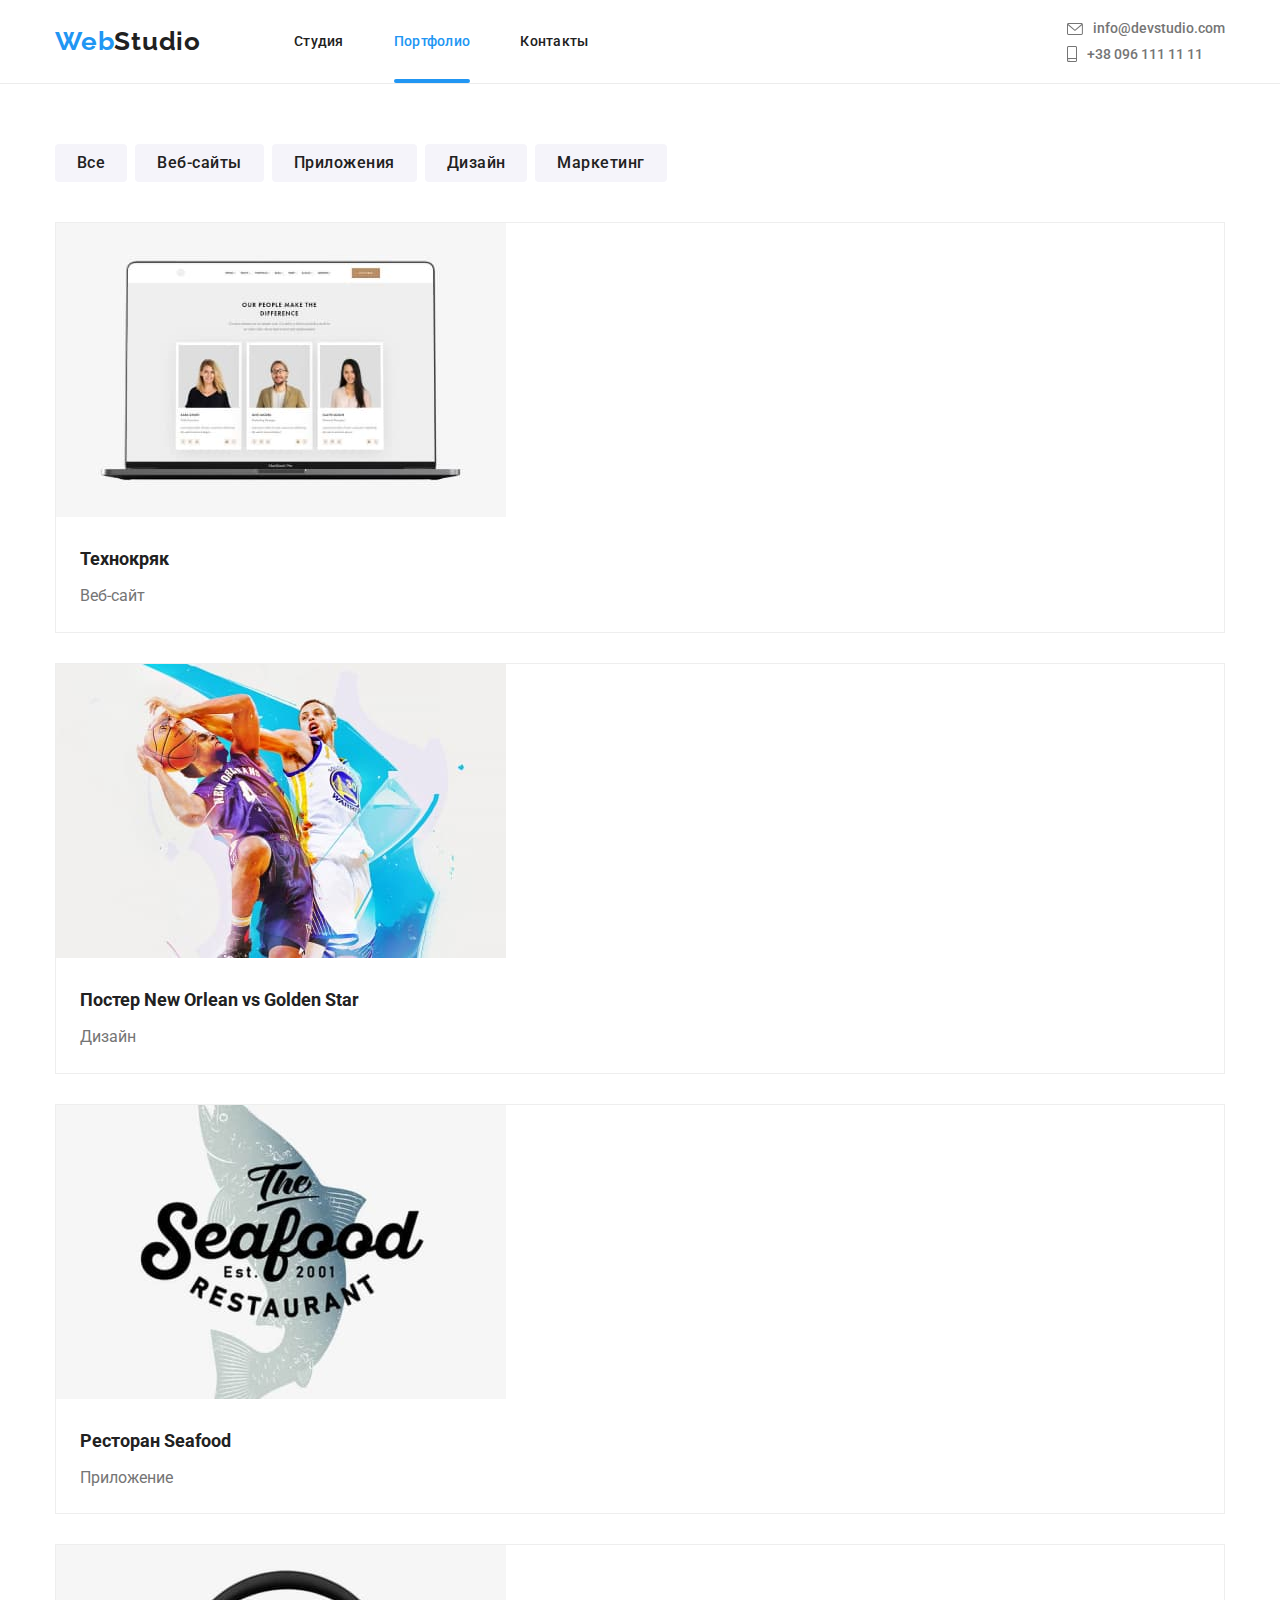
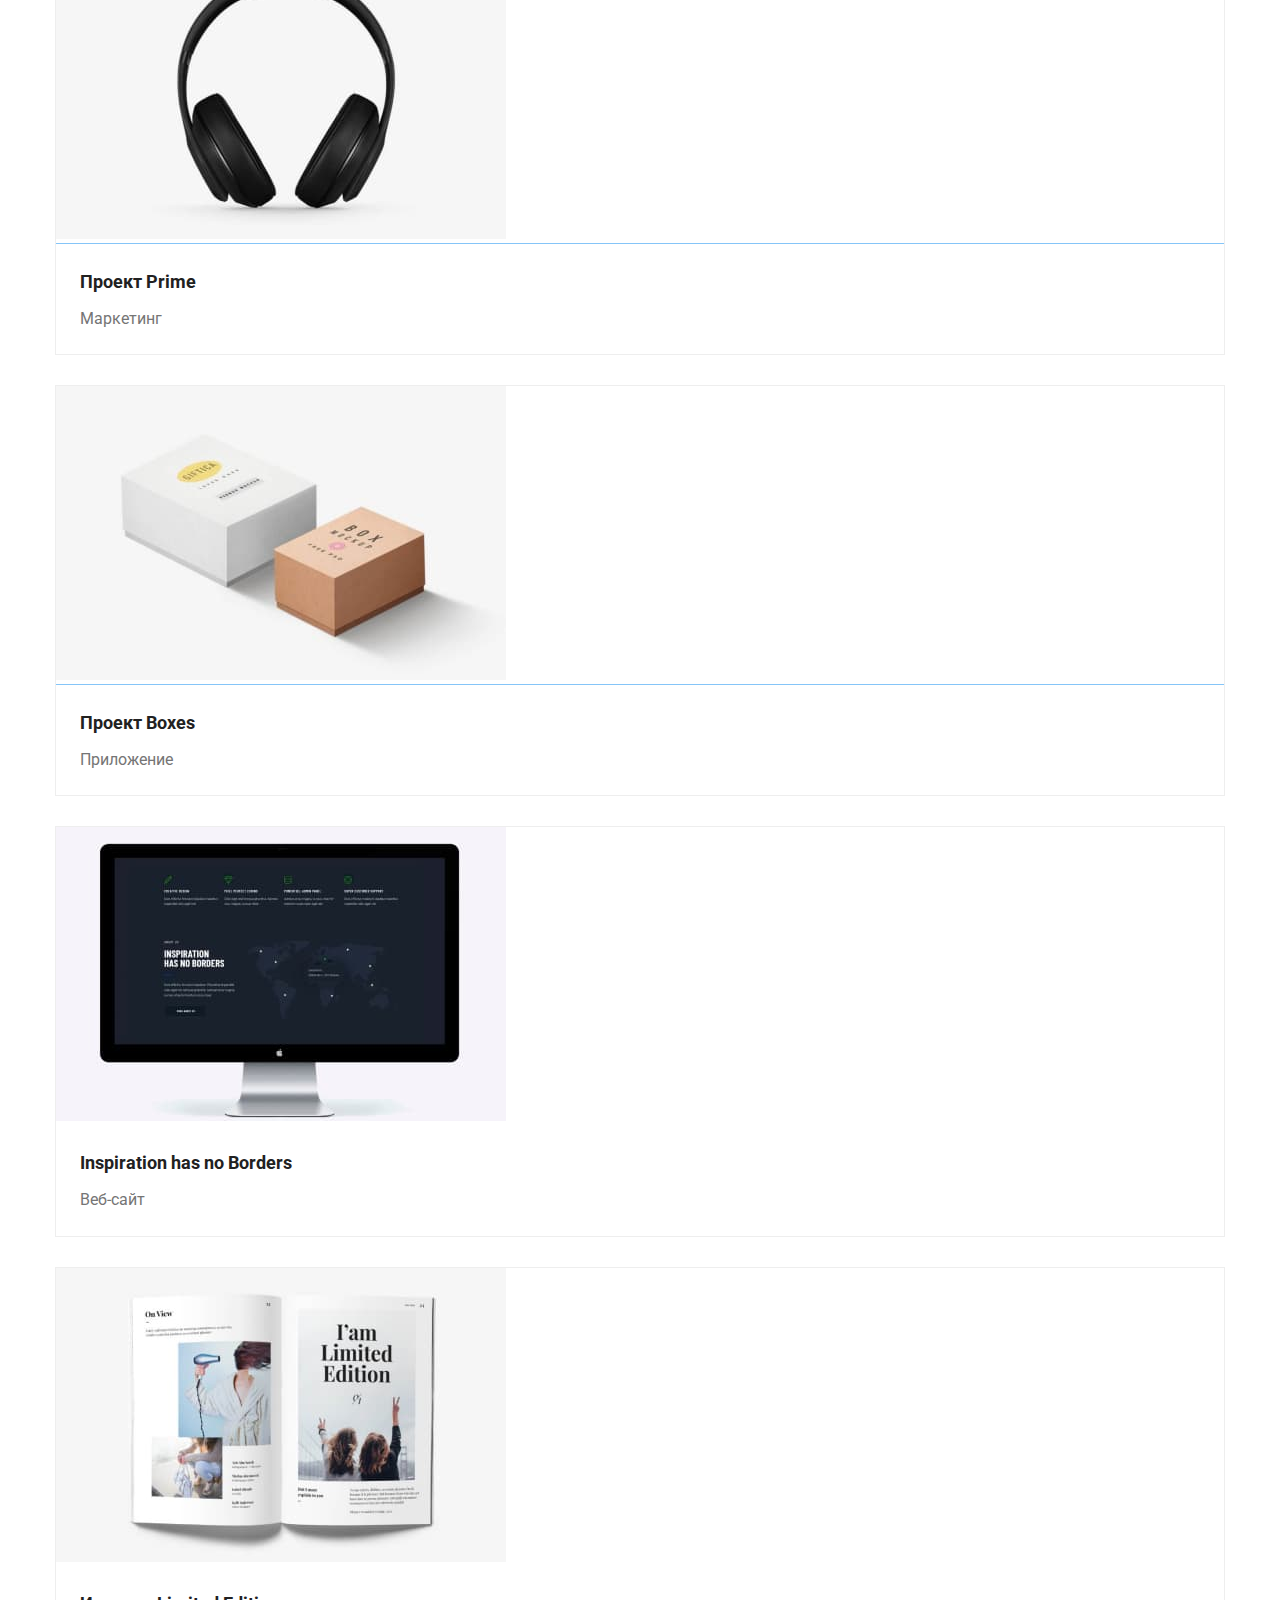
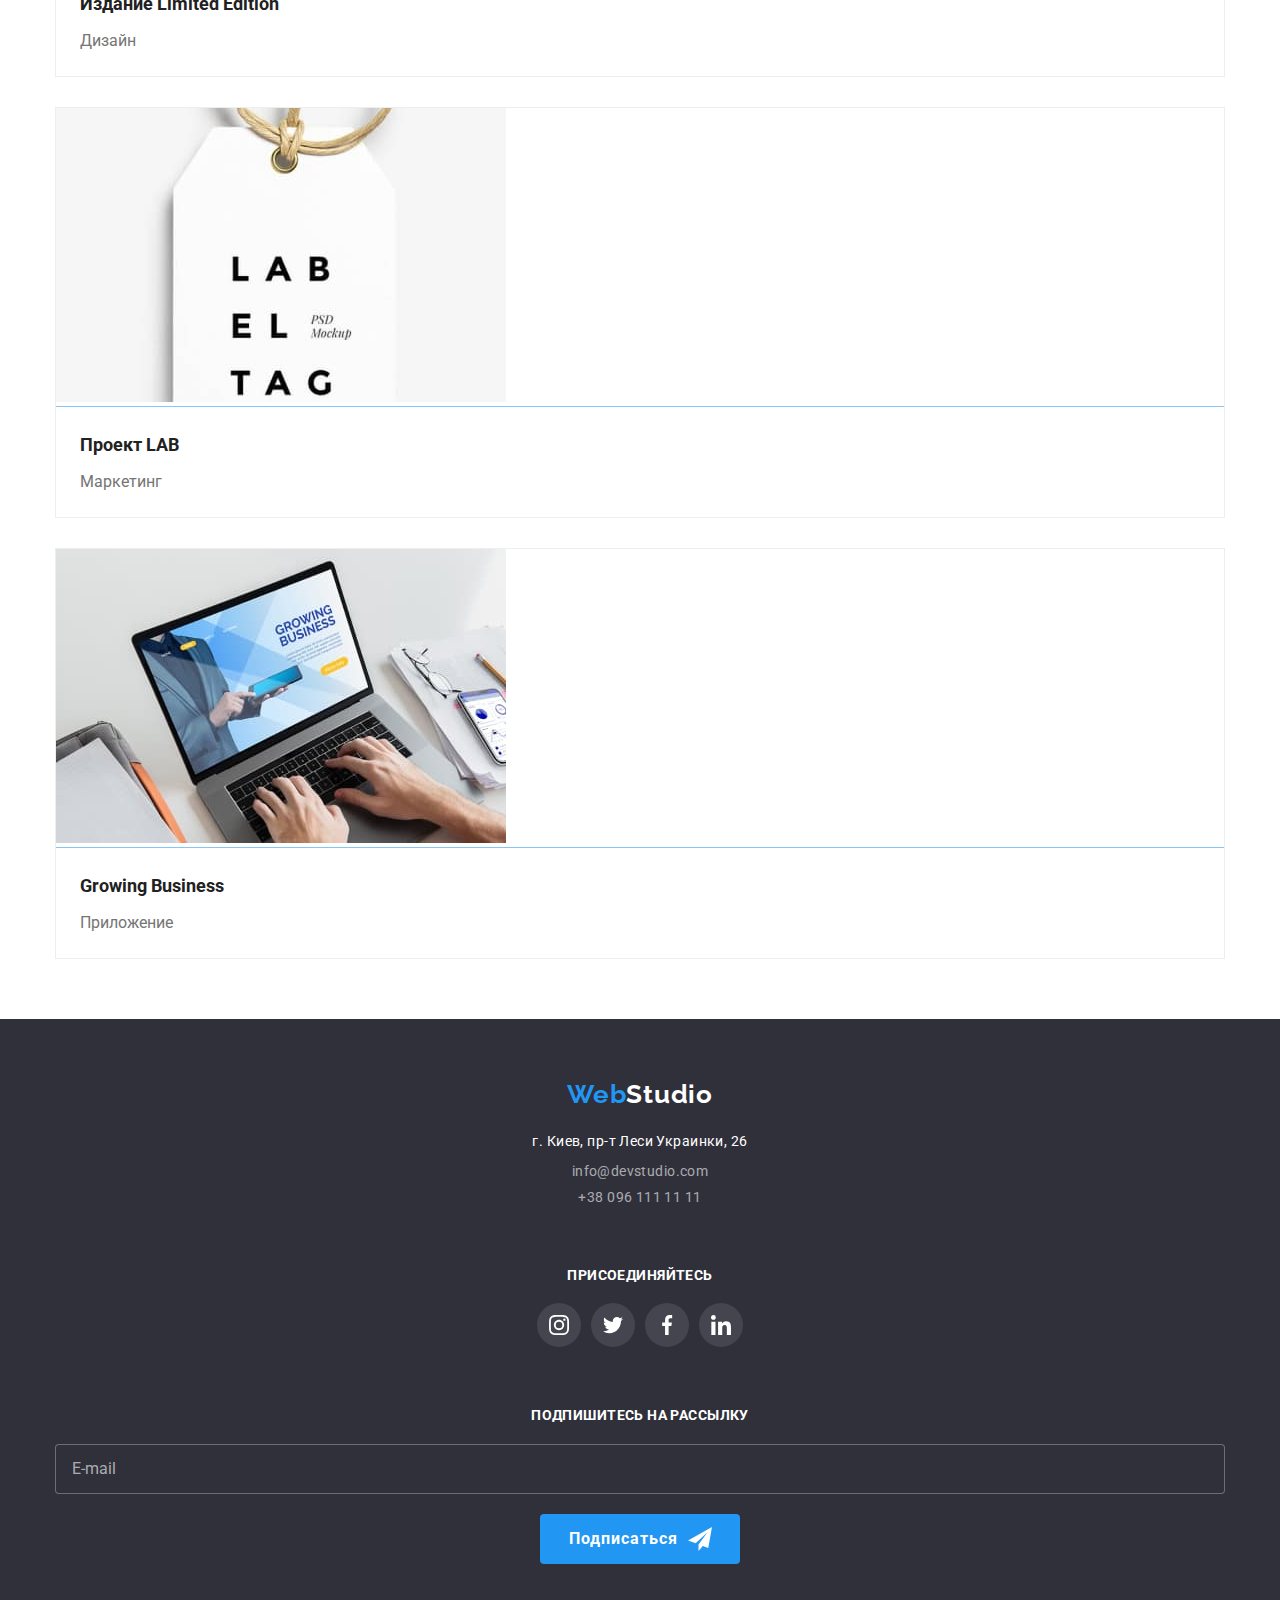
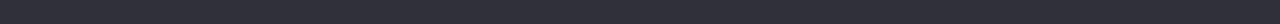
==== portfolio.html @ 89019bcf "Добавляет верстку под мобильный" ====
<!DOCTYPE html>
<html lang="en">
<head>
    <meta charset="UTF-8">
    <meta name="viewport" content="width=device-width, initial-scale=1.0">
    <title>Portfolio</title>
        <link rel="preconnect" href="https://fonts.gstatic.com">
        <link
            href="https://fonts.googleapis.com/css2?family=Montserrat:wght@400;700&family=Raleway:wght@700&family=Roboto:wght@400;500;700;900&display=swap"
            rel="stylesheet">
        <link rel="stylesheet" href="./css/main.min.css">

</head>
<body>
    <header class="page-header">
        <div class="container container--small">
            <div class="page-header__container">
                <nav class="nav">
                    <a href="./index.html" class="logo"> <span class="logo__name">Web</span>Studio</a>
                    <ul class="nav__list">
                        <li class="nav__item"><a href="./index.html" class="nav__link">Студия</a></li>
                        <li class="nav__item"><a href="./portfolio.html" class="nav__link  nav__link--active">Портфолио</a></li>
                        <li class="nav__item"><a href="#" class="nav__link">Контакты</a></li>
                    </ul>
                </nav>
                <ul class="head-contacts">
                    <li class="head-contacts__item"><a href="mailto:info@devstudio.com" class="head-contacts__link"><svg
                                class="head-contacts__icon" width="16px" height="12px">
                                <use href="./images/symbol-defs.svg#icon-envelope"></use>
                            </svg>info@devstudio.com</a></li>
                    <li class="head-contacts__item"><a href="tel:+380961111111" class="head-contacts__link"> <svg
                                class="head-contacts__icon" width="10px" height="16px">
                                <use href="./images/symbol-defs.svg#icon-smartphone"></use>
                            </svg> +38 096 111 11 11</a></li>
                </ul>
            </div>
        </div>
    </header>
    <main>
        <section class="container">
            <h1 class="visually-hidden">Наши проекты</h1>
            <ul class="filters-list">
                <li class="filters-list__item"><button class="filters-list__btn">Все</button></li>
                <li class="filters-list__item"><button class="filters-list__btn">Веб-сайты</button></li>
                <li class="filters-list__item"><button class="filters-list__btn">Приложения</button></li>
                <li class="filters-list__item"><button class="filters-list__btn">Дизайн</button></li>
                <li class="filters-list__item"><button class="filters-list__btn">Маркетинг</button></li>
            </ul>
            <ul class="projects">
                <li class="projects__item">
                    <a  class="projects__link" href="#">
                    <div class="product-thumb">
                        <img srcset="./images/tehnokryak.jpg 1x, ./images/tehnokryakx2.jpg 2x" src="./images/tehnokryak.jpg" alt="technokryak" >
                        <div class="product-thumb__overlay">
                        <p class="product-thumb__description">Технокряк это современная площадка распространения коронавируса. Компании используют эту платформу для цифрового шпионажа и атак на защищённые сервера конкурентов.</p>
                        </div>
                    </div>                   
                    <h2 class="projects__name">Технокряк</h2>
                    <p class="projects__description">Веб-сайт</p>
                    </a>
                </li>
                <li class="projects__item">
                    <a class="projects__link" href="#">
                    <div class="product-thumb">
                        <img srcset="./images/poster.jpg 1x, ./images/posterx2.jpg 2x" src="./images/poster.jpg" alt="technokryak" >
                        <div class="product-thumb__overlay">
                            <p class="product-thumb__description">Технокряк это современная площадка распространения коронавируса. Компании используют эту
                                платформу для цифрового шпионажа и атак на защищённые сервера конкурентов.</p>
                        </div>
                    </div>
                    <h2 class="projects__name">Постер New Orlean vs Golden Star</h2>
                    <p class="projects__description">Дизайн</p>
                    </a>
                </li>
                <li class="projects__item">
                    <a class="projects__link" href="#">
                    <div class="product-thumb">
                        <img srcset="./images/seafood.jpg 1x, ./images/seafoodx2.jpg 2x" src="./images/seafood.jpg" alt="technokryak" >
                        <div class="product-thumb__overlay">
                            <p class="product-thumb__description">Технокряк это современная площадка распространения коронавируса. Компании используют эту
                                платформу для цифрового шпионажа и атак на защищённые сервера конкурентов.</p>
                        </div>
                    </div>
                    <h2 class="projects__name">Ресторан Seafood</h2>
                    <p class="projects__description">Приложение</p>
                    </a>
                </li>
                <li class="projects__item">
                    <a class="projects__link" href="#">
                    <div class="product-thumb">
                        <img srcset="./images/prime.jpg 1x, ./images/primex2.jpg 2x" src="./images/prime.jpg" alt="technokryak" >
                        <div class="product-thumb__overlay">
                            <p class="product-thumb__description">Технокряк это современная площадка распространения коронавируса. Компании используют эту
                                платформу для цифрового шпионажа и атак на защищённые сервера конкурентов.</p>
                        </div>
                    </div>
                    <h2 class="projects__name">Проект Prime</h2>
                    <p class="projects__description">Маркетинг</p>
                    </a>
                </li>
                <li class="projects__item">
                    <a class="projects__link" href="#">
                    <div class="product-thumb">
                        <img srcset="./images/boxes.jpg 1x, ./images/boxesx2.jpg 2x" src="./images/boxes.jpg" alt="technokryak" >
                        <div class="product-thumb__overlay">
                            <p class="product-thumb__description">Технокряк это современная площадка распространения коронавируса. Компании используют эту
                                платформу для цифрового шпионажа и атак на защищённые сервера конкурентов.</p>
                        </div>
                    </div>
                    <h2 class="projects__name">Проект Boxes</h2>
                    <p class="projects__description">Приложение</p>
                    </a>
                </li>
                <li class="projects__item">
                    <a class="projects__link" href="#">
                    <div class="product-thumb">
                        <img srcset="./images/borders.jpg 1x, ./images/bordersx2.jpg 2x" src="./images/borders.jpg" alt="technokryak" >
                        <div class="product-thumb__overlay">
                            <p class="product-thumb__description">Технокряк это современная площадка распространения коронавируса. Компании используют эту
                                платформу для цифрового шпионажа и атак на защищённые сервера конкурентов.</p>
                        </div>
                    </div>
                    <h2 class="projects__name">Inspiration has no Borders</h2>
                    <p class="projects__description">Веб-сайт</p>
                    </a>
                </li>
                <li class="projects__item">
                    <a class="projects__link" href="#">
                    <div class="product-thumb">
                        <img srcset="./images/book.jpg 1x, ./images/bookx2.jpg 2x" src="./images/book.jpg" alt="technokryak" >
                        <div class="product-thumb__overlay">
                            <p class="product-thumb__description">Технокряк это современная площадка распространения коронавируса. Компании используют эту
                                платформу для цифрового шпионажа и атак на защищённые сервера конкурентов.</p>
                        </div>
                    </div>
                    <h2 class="projects__name">Издание Limited Edition</h2>
                    <p class="projects__description">Дизайн</p>
                    </a>
                </li>
                <li class="projects__item">
                    <a class="projects__link" href="#">
                    <div class="product-thumb">
                        <img srcset="./images/lab.jpg 1x, ./images/labx2.jpg 2x" src="./images/lab.jpg" alt="technokryak" >
                        <div class="product-thumb__overlay">
                            <p class="product-thumb__description">Технокряк это современная площадка распространения коронавируса. Компании используют эту
                                платформу для цифрового шпионажа и атак на защищённые сервера конкурентов.</p>
                        </div>
                    </div>
                    <h2 class="projects__name">Проект LAB</h2>
                    <p class="projects__description">Маркетинг</p>
                    </a>
                </li>
                <li class="projects__item">
                    <a class="projects__link" href="#">
                    <div class="product-thumb">
                        <img srcset="./images/business.jpg 1x, ./images/businessx2.jpg 2x" src="./images/business.jpg" alt="technokryak" >
                        <div class="product-thumb__overlay">
                            <p class="product-thumb__description">Технокряк это современная площадка распространения коронавируса. Компании используют эту
                                платформу для цифрового шпионажа и атак на защищённые сервера конкурентов.</p>
                        </div>
                    </div>
                    <h2 class="projects__name">Growing Business</h2>
                    <p class="projects__description">Приложение</p>
                    </a>
                </li>
            </ul>
        </section>
    </main>

    <footer class="footer">
        <div class="container container--small">
            <div class="footer-container">
                <div class="adress-container">
                    <a href="./index.html" class="logo logo--white"> <span class="logo__name">Web</span>Studio</a>
                    <address class="address">
                        <p class="address__text">г. Киев, пр-т Леси Украинки, 26</p>
                        <ul class="adress__list">
                            <li class="adress__item"><a href="mailto:info@devstudio.com"
                                    class="address__contacts">info@devstudio.com</a></li>
                            <li class="adress__item"><a href="tel:+380961111111" class="address__contacts">+38 096 111 11 11</a>
                            </li>
                        </ul>
                    </address>
                </div>
                <div class="social">
                    <h2 class="social__name">ПРИСОЕДИНЯЙТЕСЬ</h2>
                    <ul class="social__list">
                        <li class="social__item"><a href="#" class="social__link"><svg class="social__icon" width="20px"
                                    height="20px">
                                    <use href="./images/symbol-defs.svg#icon-instagram"></use>
                                </svg></a></li>
                        <li class="social__item"><a href="#" class="social__link"><svg class="social__icon" width="20px"
                                    height="20px">
                                    <use href="./images/symbol-defs.svg#icon-twitter"></use>
                                </svg></a></li>
                        <li class="social__item"><a href="#" class="social__link"><svg class="social__icon" width="20px"
                                    height="20px">
                                    <use href="./images/symbol-defs.svg#icon-facebook"></use>
                                </svg></a></li>
                        <li class="social__item"><a href="#" class="social__link"><svg class="social__icon" width="20px"
                                    height="20px">
                                    <use href="./images/symbol-defs.svg#icon-linkedin"></use>
                                </svg></a></li>
                    </ul>
                </div>
                <div class="footer-form">
                    <h2 class="social__name">Подпишитесь на рассылку</h2>
                    <form class="subscription-form">
                        <input type="text" name="email" class="subscription-form__input" placeholder="E-mail">
                        <button type="submit" class="subscription-form__btn"> <span
                                class="subscription-form__name">Подписаться</span> <svg class="subscription-form__icon"
                                width="24px" height="24px">
                                <use href="./images/symbol-defs.svg#icon-icon-send"></use>
                            </svg></button>
                    </form>
                </div>
            </div>
        
        </div>
        
    </footer>
</body>
</html>
---- css/main.min.css ----
/*! modern-normalize v1.0.0 | MIT License | https://github.com/sindresorhus/modern-normalize */ul{list-style:none}a{text-decoration:none}code,kbd,samp,pre{font-family:"Open Sans", sans-serif;font-size:1em}*,*::before,*::after{-webkit-box-sizing:border-box;box-sizing:border-box}:root{-moz-tab-size:4;-o-tab-size:4;tab-size:4}html{line-height:1.15;-webkit-text-size-adjust:100%}body{margin:0;padding:0}body{font-family:system-ui,-apple-system,"Segoe UI",Roboto,Helvetica,Arial,sans-serif,"Apple Color Emoji","Segoe UI Emoji"}hr{height:0;color:inherit}abbr[title]{-webkit-text-decoration:underline dotted;text-decoration:underline dotted}b,strong{font-weight:bolder}small{font-size:80%}sub,sup{font-size:75%;line-height:0;position:relative;vertical-align:baseline}sub{bottom:-0.25em}sup{top:-0.5em}table{text-indent:0;border-color:inherit}button,input,optgroup,select,textarea{font-family:inherit;font-size:100%;line-height:1.15;margin:0}address{font-style:normal}button,select{text-transform:none}button,[type="button"],[type="reset"],[type="submit"]{-webkit-appearance:button}::-moz-focus-inner{border-style:none;padding:0}:-moz-focusring{outline:1px dotted ButtonText}:-moz-ui-invalid{box-shadow:none}legend{padding:0}progress{vertical-align:baseline}::-webkit-inner-spin-button,::-webkit-outer-spin-button{height:auto}[type="search"]{-webkit-appearance:textfield;outline-offset:-2px}::-webkit-search-decoration{-webkit-appearance:none}::-webkit-file-upload-button{-webkit-appearance:button;font:inherit}summary{display:list-item}html{-webkit-box-sizing:border-box;box-sizing:border-box}*{-webkit-box-sizing:inherit;box-sizing:inherit}:root{--blue-text: rgba(33, 150, 243, 1);--black-text: rgba(33, 33, 33, 1);--grey-text: rgba(117, 117, 117, 1);--white-text: rgba(255, 255, 255, 1);--lihtblack-text: rgba(47, 48, 58, 1);--lihtgrey-text: rgba(245, 244, 250, 1);--middlewhite-text: rgba(255, 255, 255, 0.6);--border-colorprj: #eeeeee;--backgroundlitht-color: #f5f4fa;--svg-maincolor: #afb1b8;--backgroundlitht-icon: rgba(255, 255, 255, 0.1);--backgroundblack-color: rgba(47, 48, 58, 0.8);--backdrop-color: rgba(0, 0, 0, 0.2);--time-cubic: cubic-bezier(0.4, 0, 0.2, 1);--border-color: rgba(255, 255, 255, 0.3);--border-form: rgba(33, 33, 33, 0.2);--holder-color: rgba(117, 117, 117, 0.5);--overlay-color: rgba(33, 150, 243, 0.9);--dogovor: #757575;--modal-button-sumbit: #188ce8}body{font-family:Roboto, sans-serif}ul{padding:0;margin:0}.container{margin-left:auto;margin-right:auto;max-width:480px;padding:60px 15px}@media screen and (min-width: 768px){.container{max-width:768px}}@media screen and (min-width: 1200px){.container{max-width:1200px}}.container--small{padding:0px 15px}.logo{display:inline-block;font-family:Raleway, sans-serif;font-size:26px;line-height:1.2;font-weight:700;color:var(--black-text);letter-spacing:0.03em;margin-top:16px;margin-bottom:16px}@media screen and (min-width: 768px){.logo{margin-top:26px;margin-bottom:26px}}.logo__name{color:var(--blue-text)}.logo--white{color:var(--white-text);margin:0}.page-header{border-bottom:1px solid #ececec}@media screen and (min-width: 768px){.page-header__container{display:-webkit-box;display:-ms-flexbox;display:flex;-webkit-box-align:center;-ms-flex-align:center;align-items:center}}@media screen and (min-width: 768px){.nav{display:-webkit-box;display:-ms-flexbox;display:flex;-webkit-box-align:center;-ms-flex-align:center;align-items:center}}.nav__list{display:none}@media screen and (min-width: 768px){.nav__list{display:-webkit-box;display:-ms-flexbox;display:flex}}.nav__link{display:block;margin-top:32px;margin-bottom:32px;font-size:14px;line-height:1.2;font-weight:500;color:var(--black-text);letter-spacing:0.02em;-webkit-transition:color 250ms var(--time-cubic);transition:color 250ms var(--time-cubic)}.nav__link:hover,.nav__link:focus{color:var(--blue-text);outline:none}.nav__link--active{display:block;color:var(--blue-text);font-size:14px;line-height:1.2;font-weight:500;letter-spacing:0.02em;margin-top:32px}.nav__link--active::after{position:absolute;content:"";display:block;height:4px;width:100%;border-radius:2px;background-color:var(--blue-text);left:0;bottom:-1px}.nav__item{margin-left:50px;position:relative}.nav__item:first-child{margin-left:93px}.head-contacts{display:none}@media screen and (min-width: 768px){.head-contacts{display:-webkit-box;display:-ms-flexbox;display:flex;-webkit-box-orient:vertical;-webkit-box-direction:normal;-ms-flex-direction:column;flex-direction:column;-webkit-box-align:start;-ms-flex-align:start;align-items:flex-start;margin-left:auto;margin-top:21px;margin-bottom:21px}}@media screen and (min-width: 768px){.head-contacts__item{margin-bottom:10px}.head-contacts__item:last-child{margin-bottom:0px}}.head-contacts__link{font-size:14px;line-height:1.1;font-weight:500;color:var(--grey-text);display:-webkit-box;display:-ms-flexbox;display:flex;-webkit-box-align:center;-ms-flex-align:center;align-items:center;-webkit-box-pack:center;-ms-flex-pack:center;justify-content:center;-webkit-transition:color 250ms var(--time-cubic);transition:color 250ms var(--time-cubic)}.head-contacts__link:hover,.head-contacts__link:focus{color:var(--blue-text)}.head-contacts__icon{margin-right:10px;fill:currentColor}.footer{background-color:var(--lihtblack-text)}.footer-container{padding-top:60px;padding-bottom:60px;text-align:center}.address__contacts{font-size:14px;line-height:1.1;font-weight:400;color:var(--middlewhite-text);letter-spacing:0.03em}.address__text{margin-top:20px;margin-bottom:8px;font-size:14px;line-height:1.7;font-weight:400;color:var(--white-text);letter-spacing:0.03em}.adress__item{margin-bottom:8px}.adress__item:last-child{margin-bottom:0px}.social{margin-top:60px}.social__name{margin-bottom:20px;color:var(--white-text);font-size:14px;line-height:1.17;letter-spacing:0.03em;text-transform:uppercase}.social__list{display:-webkit-box;display:-ms-flexbox;display:flex;-webkit-box-align:center;-ms-flex-align:center;align-items:center;-webkit-box-pack:center;-ms-flex-pack:center;justify-content:center}.social__item{margin-right:10px}.social__item:last-child{margin-right:0px}.social__link{display:-webkit-box;display:-ms-flexbox;display:flex;width:44px;height:44px;-webkit-box-align:center;-ms-flex-align:center;align-items:center;-webkit-box-pack:center;-ms-flex-pack:center;justify-content:center;color:var(--white-text);border-radius:50px;background:var(--backgroundlitht-icon);-webkit-transition:background-color 250ms var(--time-cubic);transition:background-color 250ms var(--time-cubic)}.social__link:hover,.social__link:focus{background-color:var(--blue-text)}.social__icon{fill:currentColor}.footer-form{margin-top:60px}.subscription-form{display:-webkit-box;display:-ms-flexbox;display:flex;-webkit-box-orient:vertical;-webkit-box-direction:normal;-ms-flex-direction:column;flex-direction:column;-webkit-box-align:center;-ms-flex-align:center;align-items:center}.subscription-form__input{width:100%;border:1px solid var(--border-color);border-radius:4px;background-color:var(--lihtblack-text);padding-top:15px;padding-bottom:15px;padding-left:16px}.subscription-form__input::-webkit-input-placeholder{font-size:16px;line-height:1.25;color:var(--middlewhite-text)}.subscription-form__input:-ms-input-placeholder{font-size:16px;line-height:1.25;color:var(--middlewhite-text)}.subscription-form__input::-ms-input-placeholder{font-size:16px;line-height:1.25;color:var(--middlewhite-text)}.subscription-form__input::placeholder{font-size:16px;line-height:1.25;color:var(--middlewhite-text)}.subscription-form__name{font-weight:700;font-size:16px;line-height:1.88;letter-spacing:0.06em}.subscription-form__btn{display:-webkit-box;display:-ms-flexbox;display:flex;-webkit-box-align:center;-ms-flex-align:center;align-items:center;margin-top:20px;min-width:200px;background-color:var(--blue-text);border:none;border-radius:4px;padding-top:10px;padding-bottom:10px;padding-left:29px;color:var(--white-text)}.subscription-form__icon{fill:currentColor;margin-left:10px}.visually-hidden{position:absolute;width:1px;height:1px;margin:-1px;border:0;padding:0;white-space:nowrap;-webkit-clip-path:inset(100%);clip-path:inset(100%);clip:rect(0 0 0 0);overflow:hidden}.hero{text-align:center;background-image:-webkit-gradient(linear, left top, right top, from(rgba(47,48,58,0.4)), to(rgba(47,48,58,0.4))),url(../../images/mobilehero.jpg);background-image:linear-gradient(to right, rgba(47,48,58,0.4), rgba(47,48,58,0.4)),url(../../images/mobilehero.jpg);background-repeat:no-repeat;background-size:cover;background-position:center;width:100%;margin-left:auto;margin-right:auto}@media (min-device-pixel-ratio: 2), (-webkit-min-device-pixel-ratio: 2), (min-resolution: 192dpi), (min-resolution: 2dppx){.hero{background-image:-webkit-gradient(linear, left top, right top, from(rgba(47,48,58,0.4)), to(rgba(47,48,58,0.4))),url(../../images/mobileherox2.jpg);background-image:linear-gradient(to right, rgba(47,48,58,0.4), rgba(47,48,58,0.4)),url(../../images/mobileherox2.jpg)}}.hero__container{padding-top:118px;padding-bottom:118px}.hero__name{margin-top:0px;margin-bottom:30px;font-size:26px;line-height:1.615;font-weight:900;color:var(--white-text);letter-spacing:0.06em;text-transform:uppercase}.hero__btn{min-width:200px;display:inline-block;border:none;border-radius:4px;padding:10px 32px;font-size:16px;line-height:1.9;font-weight:700;color:var(--white-text);background-color:var(--blue-text);letter-spacing:0.06em;cursor:pointer}.advantages__icon{display:-webkit-box;display:-ms-flexbox;display:flex;background-color:var(--backgroundlitht-color);width:100%;height:120px;border-radius:4px;-webkit-box-pack:center;-ms-flex-pack:center;justify-content:center;-webkit-box-align:center;-ms-flex-align:center;align-items:center;margin-bottom:30px}@media (max-width: 480px){.advantages__item{margin-bottom:30px}.advantages__item:last-child{margin-bottom:0px}}.advantages__name{text-align:center;margin-top:0px;margin-bottom:10px;font-size:14px;line-height:1.2;font-weight:700;color:var(--black-text);letter-spacing:0.03em}.advantages__description{margin-top:0px;margin-bottom:0px;font-size:14px;line-height:1.7;font-weight:400;color:var(--grey-text);letter-spacing:0.03em}.exapls-section{display:none}.section-name{margin-top:0px;margin-bottom:30px;text-align:center;font-size:36px;line-height:1.2;font-weight:700;color:var(--black-text);letter-spacing:0.03em}.exampls{display:-webkit-box;display:-ms-flexbox;display:flex}.exampls__item{position:relative;margin-left:30px}.exampls__item:first-child{margin-left:0px}.exampls__img{display:block}.exampls__name{position:absolute;bottom:0px;right:0px;width:100%;margin:0;display:-webkit-box;display:-ms-flexbox;display:flex;-webkit-box-align:center;-ms-flex-align:center;align-items:center;-webkit-box-pack:center;-ms-flex-pack:center;justify-content:center;padding-top:27px;padding-bottom:27px;background-image:-webkit-gradient(linear, left top, right top, from(var(--backgroundblack-color)), to(var(--backgroundblack-color)));background-image:linear-gradient(to right, var(--backgroundblack-color), var(--backgroundblack-color));text-align:center;font-size:14px;line-height:1.14;font-weight:700;color:var(--white-text);letter-spacing:0.03em}.team{background-color:var(--backgroundlitht-color);margin-left:auto;margin-right:auto}.team__foto{width:100%}.team__item{border-radius:0px 0px 4px 4px;-webkit-box-shadow:0px 1px 3px rgba(0,0,0,0.12),0px 1px 1px rgba(0,0,0,0.14),0px 2px 1px rgba(0,0,0,0.2);box-shadow:0px 1px 3px rgba(0,0,0,0.12),0px 1px 1px rgba(0,0,0,0.14),0px 2px 1px rgba(0,0,0,0.2);text-align:center;background-color:var(--white-text);margin-bottom:30px}.team__item:last-child{margin-bottom:0px}.team__name{margin-top:30px;margin-bottom:10px;font-size:16px;line-height:1.2;font-weight:500;color:var(--black-text);letter-spacing:0.03em}.team__info{margin-top:0px;margin-bottom:0px;font-size:16px;line-height:1.2;font-weight:400;color:var(--grey-text);letter-spacing:0.03em}.social-network{display:-webkit-box;display:-ms-flexbox;display:flex;-webkit-box-align:center;-ms-flex-align:center;align-items:center;-webkit-box-pack:center;-ms-flex-pack:center;justify-content:center}.social-network__item{margin-top:16px;margin-right:10px;margin-bottom:24px}.social-network__item:last-child{margin-right:0px}.social-network__link{width:44px;height:44px;display:-webkit-box;display:-ms-flexbox;display:flex;-webkit-box-pack:center;-ms-flex-pack:center;justify-content:center;-webkit-box-align:center;-ms-flex-align:center;align-items:center;color:var(--svg-maincolor);-webkit-transition:background-color 250ms var(--time-cubic),border-radius 250ms var(--time-cubic),color 250ms var(--time-cubic);transition:background-color 250ms var(--time-cubic),border-radius 250ms var(--time-cubic),color 250ms var(--time-cubic)}.social-network__link:hover,.social-network__link:focus{border-radius:50px;background-color:var(--blue-text);color:var(--white-text);outline:none}.social-network__icon{fill:currentColor}.clients{display:-webkit-box;display:-ms-flexbox;display:flex;-ms-flex-wrap:wrap;flex-wrap:wrap;margin:-15px}.clients__item{margin:15px}.clients__link{display:-webkit-box;display:-ms-flexbox;display:flex;width:210px;height:90px;border:1px solid var(--svg-maincolor);-webkit-box-align:center;-ms-flex-align:center;align-items:center;-webkit-box-pack:center;-ms-flex-pack:center;justify-content:center;color:var(--svg-maincolor);border-radius:4px;-webkit-transition:color 250ms var(--time-cubic),border 250ms var(--time-cubic);transition:color 250ms var(--time-cubic),border 250ms var(--time-cubic)}.clients__link:hover,.clients__link:focus{color:var(--blue-text);border:1px solid var(--blue-text)}.clients__icon{fill:currentColor}.backdrop{position:fixed;top:0;left:0;height:100%;width:100%;background-color:var(--backdrop-color)}.backdrop.is-hidden{opacity:0;pointer-events:none}.modal{position:absolute;top:50%;left:50%;-webkit-transform:translate(-50%, -50%);transform:translate(-50%, -50%);padding:40px;width:100%;background-color:var(--white-text);-webkit-box-shadow:0px 1px 3px rgba(0,0,0,0.12),0px 1px 1px rgba(0,0,0,0.14),0px 2px 1px rgba(0,0,0,0.2);box-shadow:0px 1px 3px rgba(0,0,0,0.12),0px 1px 1px rgba(0,0,0,0.14),0px 2px 1px rgba(0,0,0,0.2);border-radius:4px}.modal__btn{position:absolute;top:8px;right:8px;width:30px;height:30px;border:1px solid rgba(0,0,0,0.1);border-radius:50%;background-color:var(--white-text);outline:none}.modal__btn:hover,.modal__btn:focus{cursor:pointer;color:var(--blue-text)}.modal__icon{fill:currentColor}.modal__name{font-weight:700;font-size:20px;line-height:1.15;margin-top:0;margin-bottom:12px}.modal-form{width:370px}.modal-form__label{font-size:12px;line-height:1.17;font-weight:400px;letter-spacing:0.01em;color:var(--grey-text);margin-bottom:4px}.form-field{position:relative;margin-bottom:10px}.form-field__input{padding-top:12px;padding-bottom:12px;padding-left:42px;border:1px solid var(--border-form);border-radius:4px;width:100%;-webkit-transition:border-color 250ms var(--time-cubic);transition:border-color 250ms var(--time-cubic)}.form-field__input:hover,.form-field__input:focus{cursor:pointer;border-color:var(--blue-text);outline:none}.form-field__icon{position:absolute;top:50%;left:15px;-webkit-transform:translateY(-50%);transform:translateY(-50%);-webkit-transition:fill 250ms var(--time-cubic);transition:fill 250ms var(--time-cubic)}.form-field__input:hover+.form-field__icon,.form-field__input:focus+.form-field__icon{fill:var(--blue-text)}.texteria{display:-webkit-box;display:-ms-flexbox;display:flex;-webkit-box-orient:vertical;-webkit-box-direction:normal;-ms-flex-direction:column;flex-direction:column;margin-bottom:20px}.texteria__text{padding:12px 16px;border:1px solid var(--border-form);resize:none;width:100%;height:120px;border-radius:4px;-webkit-transition:border-color 250ms var(--time-cubic);transition:border-color 250ms var(--time-cubic)}.texteria__text:hover,.texteria__text:focus{cursor:pointer;outline:none;border-color:var(--blue-text)}.texteria__text:hover::-webkit-input-placeholder,.texteria__text:focus::-webkit-input-placeholder{font-size:12px;line-height:1.17;font-weight:400px;letter-spacing:0.01em;color:var(--holder-color)}.texteria__text:hover:-ms-input-placeholder,.texteria__text:focus:-ms-input-placeholder{font-size:12px;line-height:1.17;font-weight:400px;letter-spacing:0.01em;color:var(--holder-color)}.texteria__text:hover::-ms-input-placeholder,.texteria__text:focus::-ms-input-placeholder{font-size:12px;line-height:1.17;font-weight:400px;letter-spacing:0.01em;color:var(--holder-color)}.texteria__text:hover::placeholder,.texteria__text:focus::placeholder{font-size:12px;line-height:1.17;font-weight:400px;letter-spacing:0.01em;color:var(--holder-color)}.checkbox{display:-webkit-box;display:-ms-flexbox;display:flex;-webkit-box-align:center;-ms-flex-align:center;align-items:center;margin-bottom:30px}.checkbox__label{font-size:12px;line-height:1.7;font-weight:400px;letter-spacing:0.03em;color:var(--dogovor);display:-webkit-box;display:-ms-flexbox;display:flex;-webkit-box-align:center;-ms-flex-align:center;align-items:center}.checkbox__input{position:absolute;width:1px;height:1px;margin:-1px;border:0;padding:0;white-space:nowrap;-webkit-clip-path:inset(100%);clip-path:inset(100%);clip:rect(0 0 0 0);overflow:hidden}.checkbox__link{color:var(--blue-text);text-decoration:underline;margin-left:2px}.checkbox__icon{margin-right:8.38px;border:2px solid #212121;fill:var(--white-text);-webkit-transition:border-color 250ms var(--time-cubic),background-color 250ms var(--time-cubic);transition:border-color 250ms var(--time-cubic),background-color 250ms var(--time-cubic)}.checkbox__input:checked+.checkbox__icon{border-color:var(--blue-text);background-color:var(--blue-text);background-origin:border-box}.modal-form__btn{display:block;margin-left:auto;margin-right:auto;background-color:var(--blue-text);border:1px solid var(--blue-text);border-radius:4px;-webkit-box-shadow:0px 4px 4px rgba(0,0,0,0.15);box-shadow:0px 4px 4px rgba(0,0,0,0.15);padding:10px 55px;font-size:16px;line-height:1.86;font-weight:700px;letter-spacing:0.06em;color:var(--white-text)}.modal-form__btn:hover,.modal-form__btn:focus{background-color:var(--modal-button-sumbit);cursor:pointer}.filters-list{display:-webkit-box;display:-ms-flexbox;display:flex;-ms-flex-wrap:wrap;flex-wrap:wrap;margin-top:-15px}.filters-list__item{margin-right:8px;margin-top:15px}.filters-list__item:last-child{margin-left:0px}.filters-list__btn{font-size:16px;line-height:1.6;font-weight:500;color:var(--black-text);background-color:var(--lihtgrey-text);letter-spacing:0.03em;border:none;border-color:var(--lihtgrey-text);border-radius:4px;padding:6px 22px;cursor:pointer;-webkit-transition:color 250ms var(--time-cubic),background-color 250ms var(--time-cubic),-webkit-box-shadow 250ms var(--time-cubic);transition:color 250ms var(--time-cubic),background-color 250ms var(--time-cubic),-webkit-box-shadow 250ms var(--time-cubic);transition:color 250ms var(--time-cubic),background-color 250ms var(--time-cubic),box-shadow 250ms var(--time-cubic);transition:color 250ms var(--time-cubic),background-color 250ms var(--time-cubic),box-shadow 250ms var(--time-cubic),-webkit-box-shadow 250ms var(--time-cubic)}.filters-list__btn:hover,.filters-list__btn:focus{color:var(--white-text);background-color:var(--blue-text);-webkit-box-shadow:0px 3px 1px rgba(0,0,0,0.1),0px 1px 2px rgba(0,0,0,0.08),0px 2px 2px rgba(0,0,0,0.12);box-shadow:0px 3px 1px rgba(0,0,0,0.1),0px 1px 2px rgba(0,0,0,0.08),0px 2px 2px rgba(0,0,0,0.12)}.projects{display:-webkit-box;display:-ms-flexbox;display:flex;-ms-flex-wrap:wrap;flex-wrap:wrap;margin-top:40px}.projects__item{width:100%;margin-bottom:30px;border:1px solid var(--border-colorprj)}.projects__item:last-child{margin-bottom:0px}.projects__link{display:block;-webkit-transition:-webkit-box-shadow 250ms var(--time-cubic);transition:-webkit-box-shadow 250ms var(--time-cubic);transition:box-shadow 250ms var(--time-cubic);transition:box-shadow 250ms var(--time-cubic), -webkit-box-shadow 250ms var(--time-cubic)}.projects__link:hover,.projects__link:focus{-webkit-box-shadow:0px 1px 1px rgba(0,0,0,0.12),0px 4px 4px rgba(0,0,0,0.06),1px 4px 6px rgba(0,0,0,0.16);box-shadow:0px 1px 1px rgba(0,0,0,0.12),0px 4px 4px rgba(0,0,0,0.06),1px 4px 6px rgba(0,0,0,0.16);cursor:pointer}.projects__name{margin-top:20px;margin-bottom:4px;margin-left:24px;font-size:18px;line-height:2;font-weight:700;color:var(--black-text)}.projects__description{margin-top:0px;margin-bottom:0px;margin-left:24px;padding-bottom:20px;font-size:16px;line-height:1.9;font-weight:400;color:var(--grey-text)}.product-thumb{position:relative;overflow:hidden;width:100%}.product-thumb__overlay{position:absolute;top:0;left:0;display:inline-block;width:100%;height:100%;padding:63px 24px;-webkit-transform:translateY(100%);transform:translateY(100%);background-color:var(--overlay-color);-webkit-transition:-webkit-transform 250ms var(--time-cubic);transition:-webkit-transform 250ms var(--time-cubic);transition:transform 250ms var(--time-cubic);transition:transform 250ms var(--time-cubic), -webkit-transform 250ms var(--time-cubic)}.product-thumb__description{font-weight:400;font-size:18px;line-height:1.56;letter-spacing:0.03em;color:var(--white-text);margin:0}.product-thumb:hover .product-thumb__overlay{-webkit-transform:translateY(0);transform:translateY(0)}
/*# sourceMappingURL=main.min.css.map */
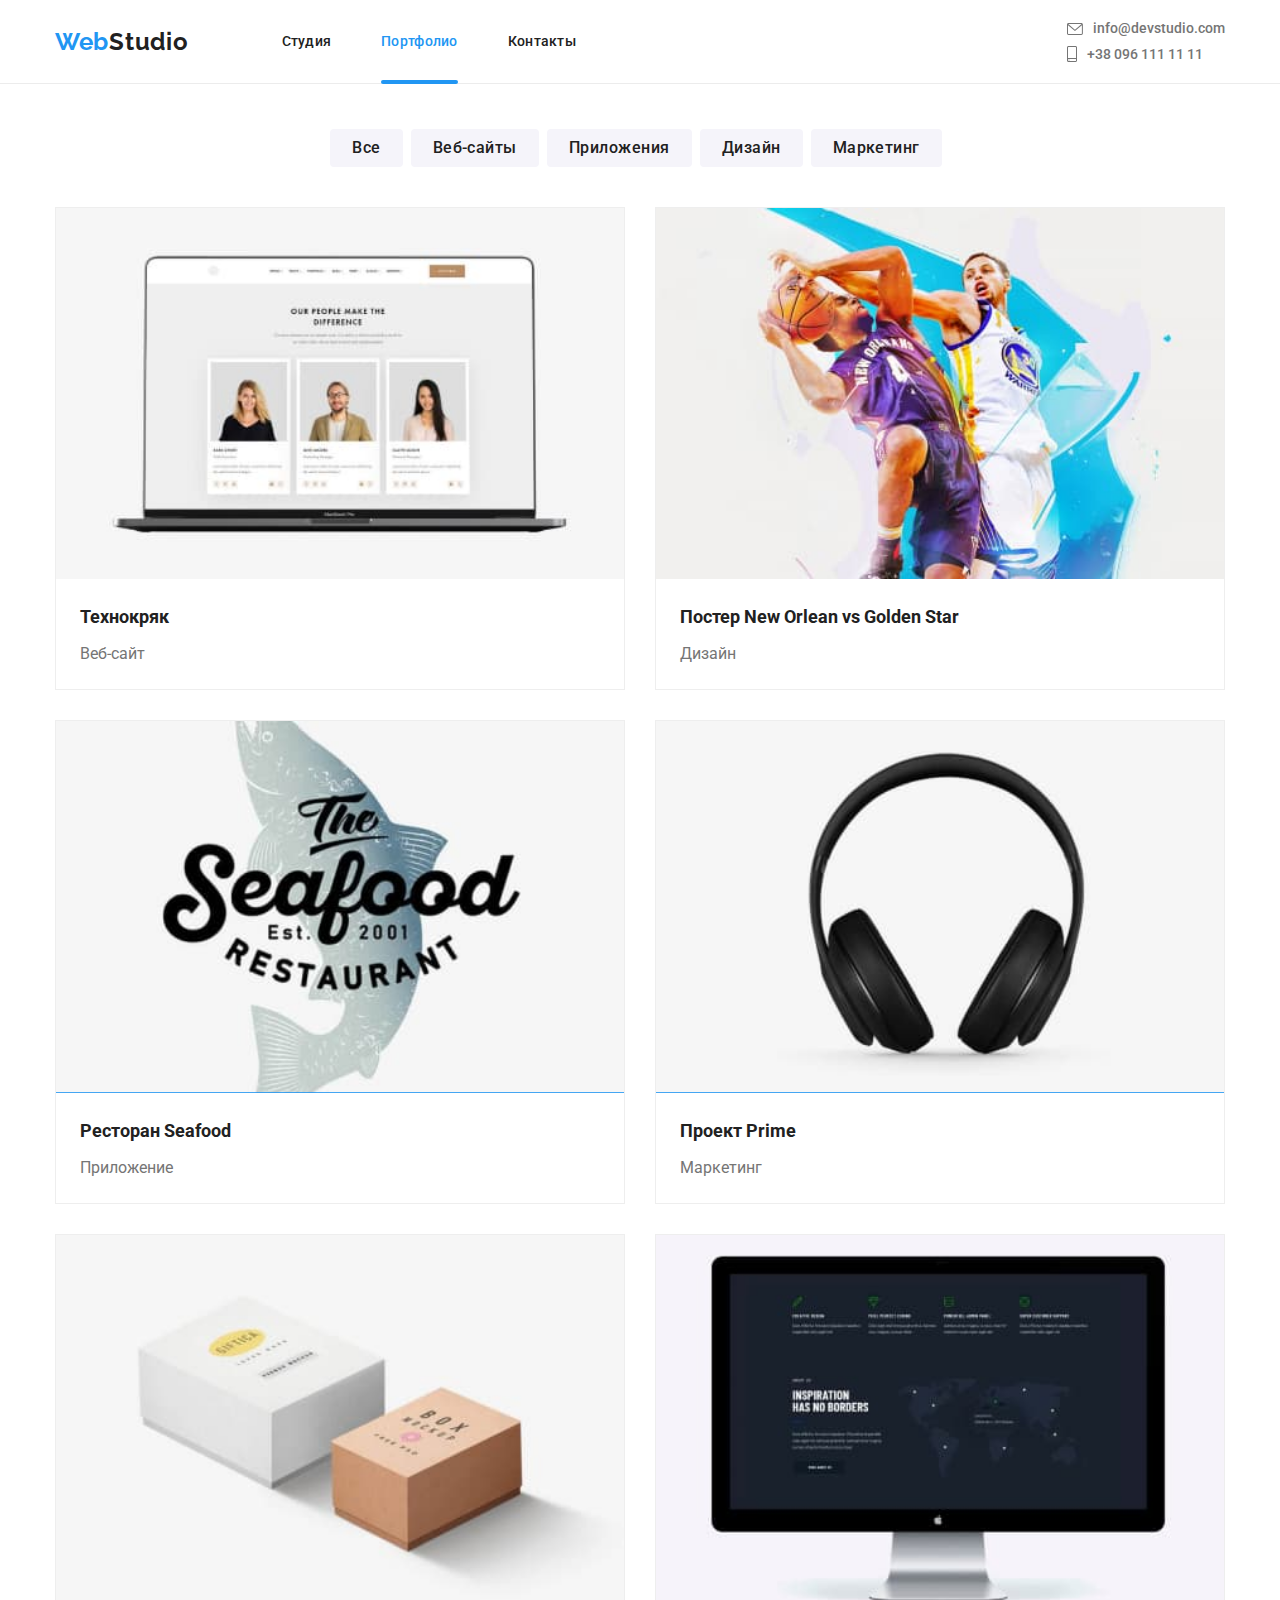
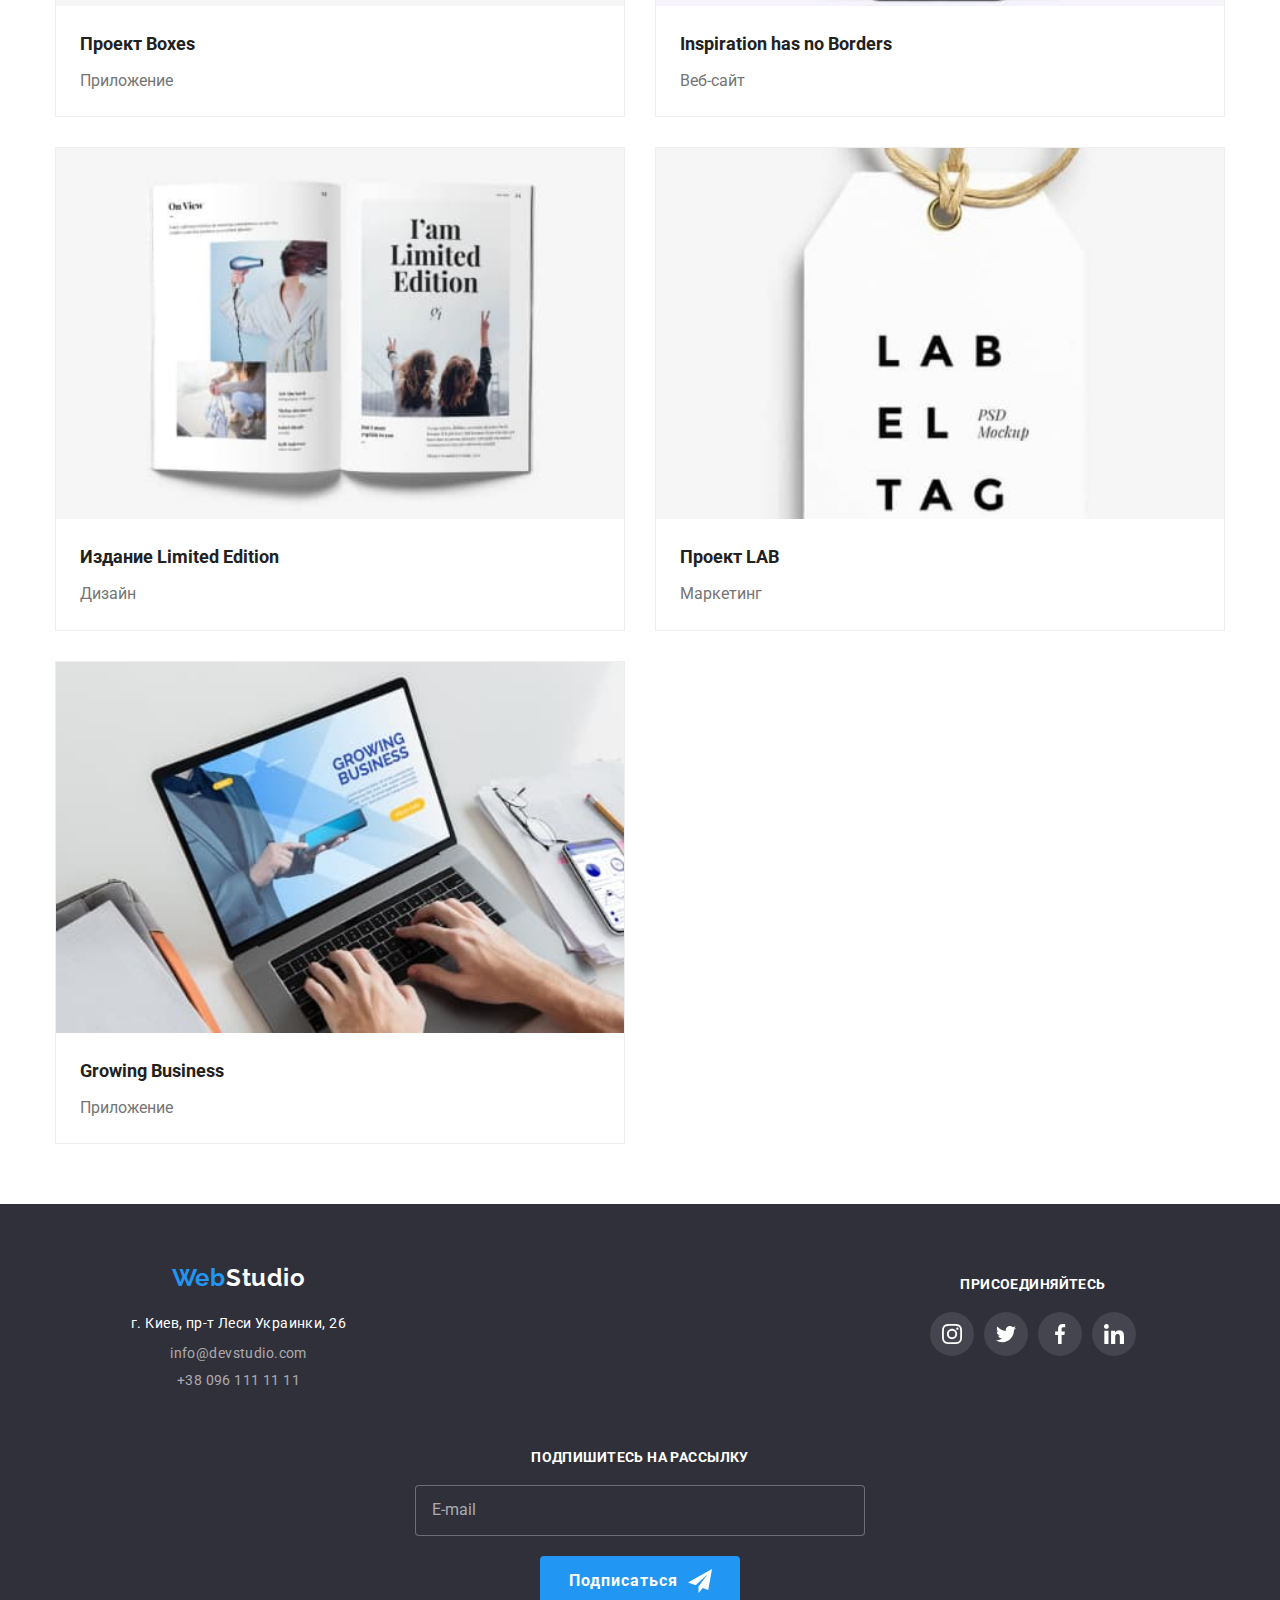
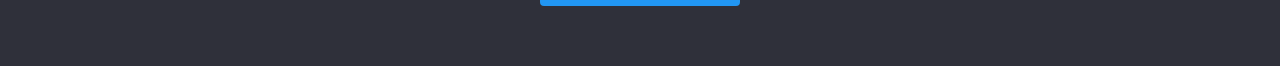
==== commit bce6f0c0: "Добавляет разметку для таблета" ====
--- a/portfolio.html
+++ b/portfolio.html
@@ -50,7 +50,7 @@
                 <li class="projects__item">
                     <a  class="projects__link" href="#">
                     <div class="product-thumb">
-                        <img srcset="./images/tehnokryak.jpg 1x, ./images/tehnokryakx2.jpg 2x" src="./images/tehnokryak.jpg" alt="technokryak" >
+                        <img class="product-thumb__logo" srcset="./images/tehnokryak.jpg 1x, ./images/tehnokryakx2.jpg 2x" src="./images/tehnokryak.jpg" alt="technokryak" >
                         <div class="product-thumb__overlay">
                         <p class="product-thumb__description">Технокряк это современная площадка распространения коронавируса. Компании используют эту платформу для цифрового шпионажа и атак на защищённые сервера конкурентов.</p>
                         </div>
@@ -62,7 +62,7 @@
                 <li class="projects__item">
                     <a class="projects__link" href="#">
                     <div class="product-thumb">
-                        <img srcset="./images/poster.jpg 1x, ./images/posterx2.jpg 2x" src="./images/poster.jpg" alt="technokryak" >
+                        <img class="product-thumb__logo" srcset="./images/poster.jpg 1x, ./images/posterx2.jpg 2x" src="./images/poster.jpg" alt="technokryak" >
                         <div class="product-thumb__overlay">
                             <p class="product-thumb__description">Технокряк это современная площадка распространения коронавируса. Компании используют эту
                                 платформу для цифрового шпионажа и атак на защищённые сервера конкурентов.</p>
@@ -75,7 +75,7 @@
                 <li class="projects__item">
                     <a class="projects__link" href="#">
                     <div class="product-thumb">
-                        <img srcset="./images/seafood.jpg 1x, ./images/seafoodx2.jpg 2x" src="./images/seafood.jpg" alt="technokryak" >
+                        <img class="product-thumb__logo" srcset="./images/seafood.jpg 1x, ./images/seafoodx2.jpg 2x" src="./images/seafood.jpg" alt="technokryak" >
                         <div class="product-thumb__overlay">
                             <p class="product-thumb__description">Технокряк это современная площадка распространения коронавируса. Компании используют эту
                                 платформу для цифрового шпионажа и атак на защищённые сервера конкурентов.</p>
@@ -88,7 +88,7 @@
                 <li class="projects__item">
                     <a class="projects__link" href="#">
                     <div class="product-thumb">
-                        <img srcset="./images/prime.jpg 1x, ./images/primex2.jpg 2x" src="./images/prime.jpg" alt="technokryak" >
+                        <img class="product-thumb__logo" srcset="./images/prime.jpg 1x, ./images/primex2.jpg 2x" src="./images/prime.jpg" alt="technokryak" >
                         <div class="product-thumb__overlay">
                             <p class="product-thumb__description">Технокряк это современная площадка распространения коронавируса. Компании используют эту
                                 платформу для цифрового шпионажа и атак на защищённые сервера конкурентов.</p>
@@ -101,7 +101,7 @@
                 <li class="projects__item">
                     <a class="projects__link" href="#">
                     <div class="product-thumb">
-                        <img srcset="./images/boxes.jpg 1x, ./images/boxesx2.jpg 2x" src="./images/boxes.jpg" alt="technokryak" >
+                        <img class="product-thumb__logo" srcset="./images/boxes.jpg 1x, ./images/boxesx2.jpg 2x" src="./images/boxes.jpg" alt="technokryak" >
                         <div class="product-thumb__overlay">
                             <p class="product-thumb__description">Технокряк это современная площадка распространения коронавируса. Компании используют эту
                                 платформу для цифрового шпионажа и атак на защищённые сервера конкурентов.</p>
@@ -114,7 +114,7 @@
                 <li class="projects__item">
                     <a class="projects__link" href="#">
                     <div class="product-thumb">
-                        <img srcset="./images/borders.jpg 1x, ./images/bordersx2.jpg 2x" src="./images/borders.jpg" alt="technokryak" >
+                        <img class="product-thumb__logo" srcset="./images/borders.jpg 1x, ./images/bordersx2.jpg 2x" src="./images/borders.jpg" alt="technokryak" >
                         <div class="product-thumb__overlay">
                             <p class="product-thumb__description">Технокряк это современная площадка распространения коронавируса. Компании используют эту
                                 платформу для цифрового шпионажа и атак на защищённые сервера конкурентов.</p>
@@ -127,7 +127,7 @@
                 <li class="projects__item">
                     <a class="projects__link" href="#">
                     <div class="product-thumb">
-                        <img srcset="./images/book.jpg 1x, ./images/bookx2.jpg 2x" src="./images/book.jpg" alt="technokryak" >
+                        <img class="product-thumb__logo" srcset="./images/book.jpg 1x, ./images/bookx2.jpg 2x" src="./images/book.jpg" alt="technokryak" >
                         <div class="product-thumb__overlay">
                             <p class="product-thumb__description">Технокряк это современная площадка распространения коронавируса. Компании используют эту
                                 платформу для цифрового шпионажа и атак на защищённые сервера конкурентов.</p>
@@ -140,7 +140,7 @@
                 <li class="projects__item">
                     <a class="projects__link" href="#">
                     <div class="product-thumb">
-                        <img srcset="./images/lab.jpg 1x, ./images/labx2.jpg 2x" src="./images/lab.jpg" alt="technokryak" >
+                        <img class="product-thumb__logo" srcset="./images/lab.jpg 1x, ./images/labx2.jpg 2x" src="./images/lab.jpg" alt="technokryak" >
                         <div class="product-thumb__overlay">
                             <p class="product-thumb__description">Технокряк это современная площадка распространения коронавируса. Компании используют эту
                                 платформу для цифрового шпионажа и атак на защищённые сервера конкурентов.</p>
@@ -153,7 +153,7 @@
                 <li class="projects__item">
                     <a class="projects__link" href="#">
                     <div class="product-thumb">
-                        <img srcset="./images/business.jpg 1x, ./images/businessx2.jpg 2x" src="./images/business.jpg" alt="technokryak" >
+                        <img class="product-thumb__logo" srcset="./images/business.jpg 1x, ./images/businessx2.jpg 2x" src="./images/business.jpg" alt="technokryak" >
                         <div class="product-thumb__overlay">
                             <p class="product-thumb__description">Технокряк это современная площадка распространения коронавируса. Компании используют эту
                                 платформу для цифрового шпионажа и атак на защищённые сервера конкурентов.</p>
@@ -170,38 +170,40 @@
     <footer class="footer">
         <div class="container container--small">
             <div class="footer-container">
-                <div class="adress-container">
-                    <a href="./index.html" class="logo logo--white"> <span class="logo__name">Web</span>Studio</a>
-                    <address class="address">
-                        <p class="address__text">г. Киев, пр-т Леси Украинки, 26</p>
-                        <ul class="adress__list">
-                            <li class="adress__item"><a href="mailto:info@devstudio.com"
-                                    class="address__contacts">info@devstudio.com</a></li>
-                            <li class="adress__item"><a href="tel:+380961111111" class="address__contacts">+38 096 111 11 11</a>
-                            </li>
+                <div class="adress-group">
+                    <div class="adress-container">
+                        <a href="./index.html" class="logo logo--white"> <span class="logo__name">Web</span>Studio</a>
+                        <address class="address">
+                            <p class="address__text">г. Киев, пр-т Леси Украинки, 26</p>
+                            <ul class="adress__list">
+                                <li class="adress__item"><a href="mailto:info@devstudio.com"
+                                        class="address__contacts">info@devstudio.com</a></li>
+                                <li class="adress__item"><a href="tel:+380961111111" class="address__contacts">+38 096 111
+                                        11 11</a></li>
+                            </ul>
+                        </address>
+                    </div>
+                    <div class="social">
+                        <h2 class="social__name">ПРИСОЕДИНЯЙТЕСЬ</h2>
+                        <ul class="social__list">
+                            <li class="social__item"><a href="#" class="social__link"><svg class="social__icon" width="20px"
+                                        height="20px">
+                                        <use href="./images/symbol-defs.svg#icon-instagram"></use>
+                                    </svg></a></li>
+                            <li class="social__item"><a href="#" class="social__link"><svg class="social__icon" width="20px"
+                                        height="20px">
+                                        <use href="./images/symbol-defs.svg#icon-twitter"></use>
+                                    </svg></a></li>
+                            <li class="social__item"><a href="#" class="social__link"><svg class="social__icon" width="20px"
+                                        height="20px">
+                                        <use href="./images/symbol-defs.svg#icon-facebook"></use>
+                                    </svg></a></li>
+                            <li class="social__item"><a href="#" class="social__link"><svg class="social__icon" width="20px"
+                                        height="20px">
+                                        <use href="./images/symbol-defs.svg#icon-linkedin"></use>
+                                    </svg></a></li>
                         </ul>
-                    </address>
-                </div>
-                <div class="social">
-                    <h2 class="social__name">ПРИСОЕДИНЯЙТЕСЬ</h2>
-                    <ul class="social__list">
-                        <li class="social__item"><a href="#" class="social__link"><svg class="social__icon" width="20px"
-                                    height="20px">
-                                    <use href="./images/symbol-defs.svg#icon-instagram"></use>
-                                </svg></a></li>
-                        <li class="social__item"><a href="#" class="social__link"><svg class="social__icon" width="20px"
-                                    height="20px">
-                                    <use href="./images/symbol-defs.svg#icon-twitter"></use>
-                                </svg></a></li>
-                        <li class="social__item"><a href="#" class="social__link"><svg class="social__icon" width="20px"
-                                    height="20px">
-                                    <use href="./images/symbol-defs.svg#icon-facebook"></use>
-                                </svg></a></li>
-                        <li class="social__item"><a href="#" class="social__link"><svg class="social__icon" width="20px"
-                                    height="20px">
-                                    <use href="./images/symbol-defs.svg#icon-linkedin"></use>
-                                </svg></a></li>
-                    </ul>
+                    </div>
                 </div>
                 <div class="footer-form">
                     <h2 class="social__name">Подпишитесь на рассылку</h2>
@@ -215,9 +217,9 @@
                     </form>
                 </div>
             </div>
-        
+    
         </div>
-        
+    
     </footer>
 </body>
 </html>--- a/css/main.min.css
+++ b/css/main.min.css
@@ -1,2 +1,2 @@
-/*! modern-normalize v1.0.0 | MIT License | https://github.com/sindresorhus/modern-normalize */ul{list-style:none}a{text-decoration:none}code,kbd,samp,pre{font-family:"Open Sans", sans-serif;font-size:1em}*,*::before,*::after{-webkit-box-sizing:border-box;box-sizing:border-box}:root{-moz-tab-size:4;-o-tab-size:4;tab-size:4}html{line-height:1.15;-webkit-text-size-adjust:100%}body{margin:0;padding:0}body{font-family:system-ui,-apple-system,"Segoe UI",Roboto,Helvetica,Arial,sans-serif,"Apple Color Emoji","Segoe UI Emoji"}hr{height:0;color:inherit}abbr[title]{-webkit-text-decoration:underline dotted;text-decoration:underline dotted}b,strong{font-weight:bolder}small{font-size:80%}sub,sup{font-size:75%;line-height:0;position:relative;vertical-align:baseline}sub{bottom:-0.25em}sup{top:-0.5em}table{text-indent:0;border-color:inherit}button,input,optgroup,select,textarea{font-family:inherit;font-size:100%;line-height:1.15;margin:0}address{font-style:normal}button,select{text-transform:none}button,[type="button"],[type="reset"],[type="submit"]{-webkit-appearance:button}::-moz-focus-inner{border-style:none;padding:0}:-moz-focusring{outline:1px dotted ButtonText}:-moz-ui-invalid{box-shadow:none}legend{padding:0}progress{vertical-align:baseline}::-webkit-inner-spin-button,::-webkit-outer-spin-button{height:auto}[type="search"]{-webkit-appearance:textfield;outline-offset:-2px}::-webkit-search-decoration{-webkit-appearance:none}::-webkit-file-upload-button{-webkit-appearance:button;font:inherit}summary{display:list-item}html{-webkit-box-sizing:border-box;box-sizing:border-box}*{-webkit-box-sizing:inherit;box-sizing:inherit}:root{--blue-text: rgba(33, 150, 243, 1);--black-text: rgba(33, 33, 33, 1);--grey-text: rgba(117, 117, 117, 1);--white-text: rgba(255, 255, 255, 1);--lihtblack-text: rgba(47, 48, 58, 1);--lihtgrey-text: rgba(245, 244, 250, 1);--middlewhite-text: rgba(255, 255, 255, 0.6);--border-colorprj: #eeeeee;--backgroundlitht-color: #f5f4fa;--svg-maincolor: #afb1b8;--backgroundlitht-icon: rgba(255, 255, 255, 0.1);--backgroundblack-color: rgba(47, 48, 58, 0.8);--backdrop-color: rgba(0, 0, 0, 0.2);--time-cubic: cubic-bezier(0.4, 0, 0.2, 1);--border-color: rgba(255, 255, 255, 0.3);--border-form: rgba(33, 33, 33, 0.2);--holder-color: rgba(117, 117, 117, 0.5);--overlay-color: rgba(33, 150, 243, 0.9);--dogovor: #757575;--modal-button-sumbit: #188ce8}body{font-family:Roboto, sans-serif}ul{padding:0;margin:0}.container{margin-left:auto;margin-right:auto;max-width:480px;padding:60px 15px}@media screen and (min-width: 768px){.container{max-width:768px}}@media screen and (min-width: 1200px){.container{max-width:1200px}}.container--small{padding:0px 15px}.logo{display:inline-block;font-family:Raleway, sans-serif;font-size:26px;line-height:1.2;font-weight:700;color:var(--black-text);letter-spacing:0.03em;margin-top:16px;margin-bottom:16px}@media screen and (min-width: 768px){.logo{margin-top:26px;margin-bottom:26px}}.logo__name{color:var(--blue-text)}.logo--white{color:var(--white-text);margin:0}.page-header{border-bottom:1px solid #ececec}@media screen and (min-width: 768px){.page-header__container{display:-webkit-box;display:-ms-flexbox;display:flex;-webkit-box-align:center;-ms-flex-align:center;align-items:center}}@media screen and (min-width: 768px){.nav{display:-webkit-box;display:-ms-flexbox;display:flex;-webkit-box-align:center;-ms-flex-align:center;align-items:center}}.nav__list{display:none}@media screen and (min-width: 768px){.nav__list{display:-webkit-box;display:-ms-flexbox;display:flex}}.nav__link{display:block;margin-top:32px;margin-bottom:32px;font-size:14px;line-height:1.2;font-weight:500;color:var(--black-text);letter-spacing:0.02em;-webkit-transition:color 250ms var(--time-cubic);transition:color 250ms var(--time-cubic)}.nav__link:hover,.nav__link:focus{color:var(--blue-text);outline:none}.nav__link--active{display:block;color:var(--blue-text);font-size:14px;line-height:1.2;font-weight:500;letter-spacing:0.02em;margin-top:32px}.nav__link--active::after{position:absolute;content:"";display:block;height:4px;width:100%;border-radius:2px;background-color:var(--blue-text);left:0;bottom:-1px}.nav__item{margin-left:50px;position:relative}.nav__item:first-child{margin-left:93px}.head-contacts{display:none}@media screen and (min-width: 768px){.head-contacts{display:-webkit-box;display:-ms-flexbox;display:flex;-webkit-box-orient:vertical;-webkit-box-direction:normal;-ms-flex-direction:column;flex-direction:column;-webkit-box-align:start;-ms-flex-align:start;align-items:flex-start;margin-left:auto;margin-top:21px;margin-bottom:21px}}@media screen and (min-width: 768px){.head-contacts__item{margin-bottom:10px}.head-contacts__item:last-child{margin-bottom:0px}}.head-contacts__link{font-size:14px;line-height:1.1;font-weight:500;color:var(--grey-text);display:-webkit-box;display:-ms-flexbox;display:flex;-webkit-box-align:center;-ms-flex-align:center;align-items:center;-webkit-box-pack:center;-ms-flex-pack:center;justify-content:center;-webkit-transition:color 250ms var(--time-cubic);transition:color 250ms var(--time-cubic)}.head-contacts__link:hover,.head-contacts__link:focus{color:var(--blue-text)}.head-contacts__icon{margin-right:10px;fill:currentColor}.footer{background-color:var(--lihtblack-text)}.footer-container{padding-top:60px;padding-bottom:60px;text-align:center}.address__contacts{font-size:14px;line-height:1.1;font-weight:400;color:var(--middlewhite-text);letter-spacing:0.03em}.address__text{margin-top:20px;margin-bottom:8px;font-size:14px;line-height:1.7;font-weight:400;color:var(--white-text);letter-spacing:0.03em}.adress__item{margin-bottom:8px}.adress__item:last-child{margin-bottom:0px}.social{margin-top:60px}.social__name{margin-bottom:20px;color:var(--white-text);font-size:14px;line-height:1.17;letter-spacing:0.03em;text-transform:uppercase}.social__list{display:-webkit-box;display:-ms-flexbox;display:flex;-webkit-box-align:center;-ms-flex-align:center;align-items:center;-webkit-box-pack:center;-ms-flex-pack:center;justify-content:center}.social__item{margin-right:10px}.social__item:last-child{margin-right:0px}.social__link{display:-webkit-box;display:-ms-flexbox;display:flex;width:44px;height:44px;-webkit-box-align:center;-ms-flex-align:center;align-items:center;-webkit-box-pack:center;-ms-flex-pack:center;justify-content:center;color:var(--white-text);border-radius:50px;background:var(--backgroundlitht-icon);-webkit-transition:background-color 250ms var(--time-cubic);transition:background-color 250ms var(--time-cubic)}.social__link:hover,.social__link:focus{background-color:var(--blue-text)}.social__icon{fill:currentColor}.footer-form{margin-top:60px}.subscription-form{display:-webkit-box;display:-ms-flexbox;display:flex;-webkit-box-orient:vertical;-webkit-box-direction:normal;-ms-flex-direction:column;flex-direction:column;-webkit-box-align:center;-ms-flex-align:center;align-items:center}.subscription-form__input{width:100%;border:1px solid var(--border-color);border-radius:4px;background-color:var(--lihtblack-text);padding-top:15px;padding-bottom:15px;padding-left:16px}.subscription-form__input::-webkit-input-placeholder{font-size:16px;line-height:1.25;color:var(--middlewhite-text)}.subscription-form__input:-ms-input-placeholder{font-size:16px;line-height:1.25;color:var(--middlewhite-text)}.subscription-form__input::-ms-input-placeholder{font-size:16px;line-height:1.25;color:var(--middlewhite-text)}.subscription-form__input::placeholder{font-size:16px;line-height:1.25;color:var(--middlewhite-text)}.subscription-form__name{font-weight:700;font-size:16px;line-height:1.88;letter-spacing:0.06em}.subscription-form__btn{display:-webkit-box;display:-ms-flexbox;display:flex;-webkit-box-align:center;-ms-flex-align:center;align-items:center;margin-top:20px;min-width:200px;background-color:var(--blue-text);border:none;border-radius:4px;padding-top:10px;padding-bottom:10px;padding-left:29px;color:var(--white-text)}.subscription-form__icon{fill:currentColor;margin-left:10px}.visually-hidden{position:absolute;width:1px;height:1px;margin:-1px;border:0;padding:0;white-space:nowrap;-webkit-clip-path:inset(100%);clip-path:inset(100%);clip:rect(0 0 0 0);overflow:hidden}.hero{text-align:center;background-image:-webkit-gradient(linear, left top, right top, from(rgba(47,48,58,0.4)), to(rgba(47,48,58,0.4))),url(../../images/mobilehero.jpg);background-image:linear-gradient(to right, rgba(47,48,58,0.4), rgba(47,48,58,0.4)),url(../../images/mobilehero.jpg);background-repeat:no-repeat;background-size:cover;background-position:center;width:100%;margin-left:auto;margin-right:auto}@media (min-device-pixel-ratio: 2), (-webkit-min-device-pixel-ratio: 2), (min-resolution: 192dpi), (min-resolution: 2dppx){.hero{background-image:-webkit-gradient(linear, left top, right top, from(rgba(47,48,58,0.4)), to(rgba(47,48,58,0.4))),url(../../images/mobileherox2.jpg);background-image:linear-gradient(to right, rgba(47,48,58,0.4), rgba(47,48,58,0.4)),url(../../images/mobileherox2.jpg)}}.hero__container{padding-top:118px;padding-bottom:118px}.hero__name{margin-top:0px;margin-bottom:30px;font-size:26px;line-height:1.615;font-weight:900;color:var(--white-text);letter-spacing:0.06em;text-transform:uppercase}.hero__btn{min-width:200px;display:inline-block;border:none;border-radius:4px;padding:10px 32px;font-size:16px;line-height:1.9;font-weight:700;color:var(--white-text);background-color:var(--blue-text);letter-spacing:0.06em;cursor:pointer}.advantages__icon{display:-webkit-box;display:-ms-flexbox;display:flex;background-color:var(--backgroundlitht-color);width:100%;height:120px;border-radius:4px;-webkit-box-pack:center;-ms-flex-pack:center;justify-content:center;-webkit-box-align:center;-ms-flex-align:center;align-items:center;margin-bottom:30px}@media (max-width: 480px){.advantages__item{margin-bottom:30px}.advantages__item:last-child{margin-bottom:0px}}.advantages__name{text-align:center;margin-top:0px;margin-bottom:10px;font-size:14px;line-height:1.2;font-weight:700;color:var(--black-text);letter-spacing:0.03em}.advantages__description{margin-top:0px;margin-bottom:0px;font-size:14px;line-height:1.7;font-weight:400;color:var(--grey-text);letter-spacing:0.03em}.exapls-section{display:none}.section-name{margin-top:0px;margin-bottom:30px;text-align:center;font-size:36px;line-height:1.2;font-weight:700;color:var(--black-text);letter-spacing:0.03em}.exampls{display:-webkit-box;display:-ms-flexbox;display:flex}.exampls__item{position:relative;margin-left:30px}.exampls__item:first-child{margin-left:0px}.exampls__img{display:block}.exampls__name{position:absolute;bottom:0px;right:0px;width:100%;margin:0;display:-webkit-box;display:-ms-flexbox;display:flex;-webkit-box-align:center;-ms-flex-align:center;align-items:center;-webkit-box-pack:center;-ms-flex-pack:center;justify-content:center;padding-top:27px;padding-bottom:27px;background-image:-webkit-gradient(linear, left top, right top, from(var(--backgroundblack-color)), to(var(--backgroundblack-color)));background-image:linear-gradient(to right, var(--backgroundblack-color), var(--backgroundblack-color));text-align:center;font-size:14px;line-height:1.14;font-weight:700;color:var(--white-text);letter-spacing:0.03em}.team{background-color:var(--backgroundlitht-color);margin-left:auto;margin-right:auto}.team__foto{width:100%}.team__item{border-radius:0px 0px 4px 4px;-webkit-box-shadow:0px 1px 3px rgba(0,0,0,0.12),0px 1px 1px rgba(0,0,0,0.14),0px 2px 1px rgba(0,0,0,0.2);box-shadow:0px 1px 3px rgba(0,0,0,0.12),0px 1px 1px rgba(0,0,0,0.14),0px 2px 1px rgba(0,0,0,0.2);text-align:center;background-color:var(--white-text);margin-bottom:30px}.team__item:last-child{margin-bottom:0px}.team__name{margin-top:30px;margin-bottom:10px;font-size:16px;line-height:1.2;font-weight:500;color:var(--black-text);letter-spacing:0.03em}.team__info{margin-top:0px;margin-bottom:0px;font-size:16px;line-height:1.2;font-weight:400;color:var(--grey-text);letter-spacing:0.03em}.social-network{display:-webkit-box;display:-ms-flexbox;display:flex;-webkit-box-align:center;-ms-flex-align:center;align-items:center;-webkit-box-pack:center;-ms-flex-pack:center;justify-content:center}.social-network__item{margin-top:16px;margin-right:10px;margin-bottom:24px}.social-network__item:last-child{margin-right:0px}.social-network__link{width:44px;height:44px;display:-webkit-box;display:-ms-flexbox;display:flex;-webkit-box-pack:center;-ms-flex-pack:center;justify-content:center;-webkit-box-align:center;-ms-flex-align:center;align-items:center;color:var(--svg-maincolor);-webkit-transition:background-color 250ms var(--time-cubic),border-radius 250ms var(--time-cubic),color 250ms var(--time-cubic);transition:background-color 250ms var(--time-cubic),border-radius 250ms var(--time-cubic),color 250ms var(--time-cubic)}.social-network__link:hover,.social-network__link:focus{border-radius:50px;background-color:var(--blue-text);color:var(--white-text);outline:none}.social-network__icon{fill:currentColor}.clients{display:-webkit-box;display:-ms-flexbox;display:flex;-ms-flex-wrap:wrap;flex-wrap:wrap;margin:-15px}.clients__item{margin:15px}.clients__link{display:-webkit-box;display:-ms-flexbox;display:flex;width:210px;height:90px;border:1px solid var(--svg-maincolor);-webkit-box-align:center;-ms-flex-align:center;align-items:center;-webkit-box-pack:center;-ms-flex-pack:center;justify-content:center;color:var(--svg-maincolor);border-radius:4px;-webkit-transition:color 250ms var(--time-cubic),border 250ms var(--time-cubic);transition:color 250ms var(--time-cubic),border 250ms var(--time-cubic)}.clients__link:hover,.clients__link:focus{color:var(--blue-text);border:1px solid var(--blue-text)}.clients__icon{fill:currentColor}.backdrop{position:fixed;top:0;left:0;height:100%;width:100%;background-color:var(--backdrop-color)}.backdrop.is-hidden{opacity:0;pointer-events:none}.modal{position:absolute;top:50%;left:50%;-webkit-transform:translate(-50%, -50%);transform:translate(-50%, -50%);padding:40px;width:100%;background-color:var(--white-text);-webkit-box-shadow:0px 1px 3px rgba(0,0,0,0.12),0px 1px 1px rgba(0,0,0,0.14),0px 2px 1px rgba(0,0,0,0.2);box-shadow:0px 1px 3px rgba(0,0,0,0.12),0px 1px 1px rgba(0,0,0,0.14),0px 2px 1px rgba(0,0,0,0.2);border-radius:4px}.modal__btn{position:absolute;top:8px;right:8px;width:30px;height:30px;border:1px solid rgba(0,0,0,0.1);border-radius:50%;background-color:var(--white-text);outline:none}.modal__btn:hover,.modal__btn:focus{cursor:pointer;color:var(--blue-text)}.modal__icon{fill:currentColor}.modal__name{font-weight:700;font-size:20px;line-height:1.15;margin-top:0;margin-bottom:12px}.modal-form{width:370px}.modal-form__label{font-size:12px;line-height:1.17;font-weight:400px;letter-spacing:0.01em;color:var(--grey-text);margin-bottom:4px}.form-field{position:relative;margin-bottom:10px}.form-field__input{padding-top:12px;padding-bottom:12px;padding-left:42px;border:1px solid var(--border-form);border-radius:4px;width:100%;-webkit-transition:border-color 250ms var(--time-cubic);transition:border-color 250ms var(--time-cubic)}.form-field__input:hover,.form-field__input:focus{cursor:pointer;border-color:var(--blue-text);outline:none}.form-field__icon{position:absolute;top:50%;left:15px;-webkit-transform:translateY(-50%);transform:translateY(-50%);-webkit-transition:fill 250ms var(--time-cubic);transition:fill 250ms var(--time-cubic)}.form-field__input:hover+.form-field__icon,.form-field__input:focus+.form-field__icon{fill:var(--blue-text)}.texteria{display:-webkit-box;display:-ms-flexbox;display:flex;-webkit-box-orient:vertical;-webkit-box-direction:normal;-ms-flex-direction:column;flex-direction:column;margin-bottom:20px}.texteria__text{padding:12px 16px;border:1px solid var(--border-form);resize:none;width:100%;height:120px;border-radius:4px;-webkit-transition:border-color 250ms var(--time-cubic);transition:border-color 250ms var(--time-cubic)}.texteria__text:hover,.texteria__text:focus{cursor:pointer;outline:none;border-color:var(--blue-text)}.texteria__text:hover::-webkit-input-placeholder,.texteria__text:focus::-webkit-input-placeholder{font-size:12px;line-height:1.17;font-weight:400px;letter-spacing:0.01em;color:var(--holder-color)}.texteria__text:hover:-ms-input-placeholder,.texteria__text:focus:-ms-input-placeholder{font-size:12px;line-height:1.17;font-weight:400px;letter-spacing:0.01em;color:var(--holder-color)}.texteria__text:hover::-ms-input-placeholder,.texteria__text:focus::-ms-input-placeholder{font-size:12px;line-height:1.17;font-weight:400px;letter-spacing:0.01em;color:var(--holder-color)}.texteria__text:hover::placeholder,.texteria__text:focus::placeholder{font-size:12px;line-height:1.17;font-weight:400px;letter-spacing:0.01em;color:var(--holder-color)}.checkbox{display:-webkit-box;display:-ms-flexbox;display:flex;-webkit-box-align:center;-ms-flex-align:center;align-items:center;margin-bottom:30px}.checkbox__label{font-size:12px;line-height:1.7;font-weight:400px;letter-spacing:0.03em;color:var(--dogovor);display:-webkit-box;display:-ms-flexbox;display:flex;-webkit-box-align:center;-ms-flex-align:center;align-items:center}.checkbox__input{position:absolute;width:1px;height:1px;margin:-1px;border:0;padding:0;white-space:nowrap;-webkit-clip-path:inset(100%);clip-path:inset(100%);clip:rect(0 0 0 0);overflow:hidden}.checkbox__link{color:var(--blue-text);text-decoration:underline;margin-left:2px}.checkbox__icon{margin-right:8.38px;border:2px solid #212121;fill:var(--white-text);-webkit-transition:border-color 250ms var(--time-cubic),background-color 250ms var(--time-cubic);transition:border-color 250ms var(--time-cubic),background-color 250ms var(--time-cubic)}.checkbox__input:checked+.checkbox__icon{border-color:var(--blue-text);background-color:var(--blue-text);background-origin:border-box}.modal-form__btn{display:block;margin-left:auto;margin-right:auto;background-color:var(--blue-text);border:1px solid var(--blue-text);border-radius:4px;-webkit-box-shadow:0px 4px 4px rgba(0,0,0,0.15);box-shadow:0px 4px 4px rgba(0,0,0,0.15);padding:10px 55px;font-size:16px;line-height:1.86;font-weight:700px;letter-spacing:0.06em;color:var(--white-text)}.modal-form__btn:hover,.modal-form__btn:focus{background-color:var(--modal-button-sumbit);cursor:pointer}.filters-list{display:-webkit-box;display:-ms-flexbox;display:flex;-ms-flex-wrap:wrap;flex-wrap:wrap;margin-top:-15px}.filters-list__item{margin-right:8px;margin-top:15px}.filters-list__item:last-child{margin-left:0px}.filters-list__btn{font-size:16px;line-height:1.6;font-weight:500;color:var(--black-text);background-color:var(--lihtgrey-text);letter-spacing:0.03em;border:none;border-color:var(--lihtgrey-text);border-radius:4px;padding:6px 22px;cursor:pointer;-webkit-transition:color 250ms var(--time-cubic),background-color 250ms var(--time-cubic),-webkit-box-shadow 250ms var(--time-cubic);transition:color 250ms var(--time-cubic),background-color 250ms var(--time-cubic),-webkit-box-shadow 250ms var(--time-cubic);transition:color 250ms var(--time-cubic),background-color 250ms var(--time-cubic),box-shadow 250ms var(--time-cubic);transition:color 250ms var(--time-cubic),background-color 250ms var(--time-cubic),box-shadow 250ms var(--time-cubic),-webkit-box-shadow 250ms var(--time-cubic)}.filters-list__btn:hover,.filters-list__btn:focus{color:var(--white-text);background-color:var(--blue-text);-webkit-box-shadow:0px 3px 1px rgba(0,0,0,0.1),0px 1px 2px rgba(0,0,0,0.08),0px 2px 2px rgba(0,0,0,0.12);box-shadow:0px 3px 1px rgba(0,0,0,0.1),0px 1px 2px rgba(0,0,0,0.08),0px 2px 2px rgba(0,0,0,0.12)}.projects{display:-webkit-box;display:-ms-flexbox;display:flex;-ms-flex-wrap:wrap;flex-wrap:wrap;margin-top:40px}.projects__item{width:100%;margin-bottom:30px;border:1px solid var(--border-colorprj)}.projects__item:last-child{margin-bottom:0px}.projects__link{display:block;-webkit-transition:-webkit-box-shadow 250ms var(--time-cubic);transition:-webkit-box-shadow 250ms var(--time-cubic);transition:box-shadow 250ms var(--time-cubic);transition:box-shadow 250ms var(--time-cubic), -webkit-box-shadow 250ms var(--time-cubic)}.projects__link:hover,.projects__link:focus{-webkit-box-shadow:0px 1px 1px rgba(0,0,0,0.12),0px 4px 4px rgba(0,0,0,0.06),1px 4px 6px rgba(0,0,0,0.16);box-shadow:0px 1px 1px rgba(0,0,0,0.12),0px 4px 4px rgba(0,0,0,0.06),1px 4px 6px rgba(0,0,0,0.16);cursor:pointer}.projects__name{margin-top:20px;margin-bottom:4px;margin-left:24px;font-size:18px;line-height:2;font-weight:700;color:var(--black-text)}.projects__description{margin-top:0px;margin-bottom:0px;margin-left:24px;padding-bottom:20px;font-size:16px;line-height:1.9;font-weight:400;color:var(--grey-text)}.product-thumb{position:relative;overflow:hidden;width:100%}.product-thumb__overlay{position:absolute;top:0;left:0;display:inline-block;width:100%;height:100%;padding:63px 24px;-webkit-transform:translateY(100%);transform:translateY(100%);background-color:var(--overlay-color);-webkit-transition:-webkit-transform 250ms var(--time-cubic);transition:-webkit-transform 250ms var(--time-cubic);transition:transform 250ms var(--time-cubic);transition:transform 250ms var(--time-cubic), -webkit-transform 250ms var(--time-cubic)}.product-thumb__description{font-weight:400;font-size:18px;line-height:1.56;letter-spacing:0.03em;color:var(--white-text);margin:0}.product-thumb:hover .product-thumb__overlay{-webkit-transform:translateY(0);transform:translateY(0)}
+/*! modern-normalize v1.0.0 | MIT License | https://github.com/sindresorhus/modern-normalize */ul{list-style:none}a{text-decoration:none}code,kbd,samp,pre{font-family:"Open Sans", sans-serif;font-size:1em}*,*::before,*::after{-webkit-box-sizing:border-box;box-sizing:border-box}:root{-moz-tab-size:4;-o-tab-size:4;tab-size:4}html{line-height:1.15;-webkit-text-size-adjust:100%}body{margin:0;padding:0}body{font-family:system-ui,-apple-system,"Segoe UI",Roboto,Helvetica,Arial,sans-serif,"Apple Color Emoji","Segoe UI Emoji"}hr{height:0;color:inherit}abbr[title]{-webkit-text-decoration:underline dotted;text-decoration:underline dotted}b,strong{font-weight:bolder}small{font-size:80%}sub,sup{font-size:75%;line-height:0;position:relative;vertical-align:baseline}sub{bottom:-0.25em}sup{top:-0.5em}table{text-indent:0;border-color:inherit}button,input,optgroup,select,textarea{font-family:inherit;font-size:100%;line-height:1.15;margin:0}address{font-style:normal}button,select{text-transform:none}button,[type="button"],[type="reset"],[type="submit"]{-webkit-appearance:button}::-moz-focus-inner{border-style:none;padding:0}:-moz-focusring{outline:1px dotted ButtonText}:-moz-ui-invalid{box-shadow:none}legend{padding:0}progress{vertical-align:baseline}::-webkit-inner-spin-button,::-webkit-outer-spin-button{height:auto}[type="search"]{-webkit-appearance:textfield;outline-offset:-2px}::-webkit-search-decoration{-webkit-appearance:none}::-webkit-file-upload-button{-webkit-appearance:button;font:inherit}summary{display:list-item}html{-webkit-box-sizing:border-box;box-sizing:border-box}*{-webkit-box-sizing:inherit;box-sizing:inherit}:root{--blue-text: rgba(33, 150, 243, 1);--black-text: rgba(33, 33, 33, 1);--grey-text: rgba(117, 117, 117, 1);--white-text: rgba(255, 255, 255, 1);--lihtblack-text: rgba(47, 48, 58, 1);--lihtgrey-text: rgba(245, 244, 250, 1);--middlewhite-text: rgba(255, 255, 255, 0.6);--border-colorprj: #eeeeee;--backgroundlitht-color: #f5f4fa;--svg-maincolor: #afb1b8;--backgroundlitht-icon: rgba(255, 255, 255, 0.1);--backgroundblack-color: rgba(47, 48, 58, 0.8);--backdrop-color: rgba(0, 0, 0, 0.2);--time-cubic: cubic-bezier(0.4, 0, 0.2, 1);--border-color: rgba(255, 255, 255, 0.3);--border-form: rgba(33, 33, 33, 0.2);--holder-color: rgba(117, 117, 117, 0.5);--overlay-color: rgba(33, 150, 243, 0.9);--dogovor: #757575;--modal-button-sumbit: #188ce8}body{font-family:Roboto, sans-serif}ul{padding:0;margin:0}.container{margin-left:auto;margin-right:auto;max-width:480px;padding:60px 15px}@media screen and (min-width: 768px){.container{max-width:768px}}@media screen and (min-width: 1200px){.container{max-width:1200px}}.container--small{padding:0px 15px}.logo{display:inline-block;font-family:Raleway, sans-serif;font-size:24px;line-height:1.167;font-weight:700;color:var(--black-text);letter-spacing:0.03em;margin-top:16px;margin-bottom:16px}@media screen and (min-width: 768px){.logo{margin-top:26px;margin-bottom:26px}}.logo__name{color:var(--blue-text)}.logo--white{color:var(--white-text);margin:0}.page-header{border-bottom:1px solid #ececec}@media screen and (min-width: 768px){.page-header__container{display:-webkit-box;display:-ms-flexbox;display:flex;-webkit-box-align:center;-ms-flex-align:center;align-items:center}}@media screen and (min-width: 768px){.nav{display:-webkit-box;display:-ms-flexbox;display:flex;-webkit-box-align:center;-ms-flex-align:center;align-items:center}}.nav__list{display:none}@media screen and (min-width: 768px){.nav__list{display:-webkit-box;display:-ms-flexbox;display:flex}}.nav__link{display:block;margin-top:32px;margin-bottom:32px;font-size:14px;line-height:1.2;font-weight:500;color:var(--black-text);letter-spacing:0.02em;-webkit-transition:color 250ms var(--time-cubic);transition:color 250ms var(--time-cubic)}.nav__link:hover,.nav__link:focus{color:var(--blue-text);outline:none}.nav__link--active{display:block;color:var(--blue-text);font-size:14px;line-height:1.2;font-weight:500;letter-spacing:0.02em;margin-top:32px}.nav__link--active::after{position:absolute;content:"";display:block;height:4px;width:100%;border-radius:2px;background-color:var(--blue-text);left:0;bottom:-2px}.nav__item{margin-left:50px;position:relative}.nav__item:first-child{margin-left:93px}.head-contacts{display:none}@media screen and (min-width: 768px){.head-contacts{display:-webkit-box;display:-ms-flexbox;display:flex;-webkit-box-orient:vertical;-webkit-box-direction:normal;-ms-flex-direction:column;flex-direction:column;-webkit-box-align:start;-ms-flex-align:start;align-items:flex-start;margin-left:auto;margin-top:21px;margin-bottom:21px}}@media screen and (min-width: 768px){.head-contacts__item{margin-bottom:10px}.head-contacts__item:last-child{margin-bottom:0px}}.head-contacts__link{font-size:14px;line-height:1.1;font-weight:500;color:var(--grey-text);display:-webkit-box;display:-ms-flexbox;display:flex;-webkit-box-align:center;-ms-flex-align:center;align-items:center;-webkit-box-pack:center;-ms-flex-pack:center;justify-content:center;-webkit-transition:color 250ms var(--time-cubic);transition:color 250ms var(--time-cubic)}.head-contacts__link:hover,.head-contacts__link:focus{color:var(--blue-text)}.head-contacts__icon{margin-right:10px;fill:currentColor}.footer{background-color:var(--lihtblack-text)}.footer-container{padding-top:60px;padding-bottom:60px;text-align:center}@media (min-width: 768px){.adress-group{padding-right:89px;padding-left:76px;display:-webkit-box;display:-ms-flexbox;display:flex;-ms-flex-wrap:wrap;flex-wrap:wrap;-webkit-box-pack:justify;-ms-flex-pack:justify;justify-content:space-between}}.address__contacts{font-size:14px;line-height:1.1;font-weight:400;color:var(--middlewhite-text);letter-spacing:0.03em}.address__text{margin-top:20px;margin-bottom:8px;font-size:14px;line-height:1.7;font-weight:400;color:var(--white-text);letter-spacing:0.03em}.adress__item{margin-bottom:8px}.adress__item:last-child{margin-bottom:0px}.social{margin-top:60px}@media (min-width: 768px){.social{margin-top:0px}}.social__name{margin-bottom:20px;color:var(--white-text);font-size:14px;line-height:1.17;letter-spacing:0.03em;text-transform:uppercase}.social__list{display:-webkit-box;display:-ms-flexbox;display:flex;-webkit-box-align:center;-ms-flex-align:center;align-items:center;-webkit-box-pack:center;-ms-flex-pack:center;justify-content:center}.social__item{margin-right:10px}.social__item:last-child{margin-right:0px}.social__link{display:-webkit-box;display:-ms-flexbox;display:flex;width:44px;height:44px;-webkit-box-align:center;-ms-flex-align:center;align-items:center;-webkit-box-pack:center;-ms-flex-pack:center;justify-content:center;color:var(--white-text);border-radius:50px;background:var(--backgroundlitht-icon);-webkit-transition:background-color 250ms var(--time-cubic);transition:background-color 250ms var(--time-cubic)}.social__link:hover,.social__link:focus{background-color:var(--blue-text)}.social__icon{fill:currentColor}.footer-form{margin-top:60px}.subscription-form{display:-webkit-box;display:-ms-flexbox;display:flex;-webkit-box-orient:vertical;-webkit-box-direction:normal;-ms-flex-direction:column;flex-direction:column;-webkit-box-align:center;-ms-flex-align:center;align-items:center}.subscription-form__input{width:100%;border:1px solid var(--border-color);border-radius:4px;background-color:var(--lihtblack-text);padding-top:15px;padding-bottom:15px;padding-left:16px}.subscription-form__input::-webkit-input-placeholder{font-size:16px;line-height:1.25;color:var(--middlewhite-text)}.subscription-form__input:-ms-input-placeholder{font-size:16px;line-height:1.25;color:var(--middlewhite-text)}.subscription-form__input::-ms-input-placeholder{font-size:16px;line-height:1.25;color:var(--middlewhite-text)}.subscription-form__input::placeholder{font-size:16px;line-height:1.25;color:var(--middlewhite-text)}@media (min-width: 768px){.subscription-form__input{width:450px}}.subscription-form__name{font-weight:700;font-size:16px;line-height:1.88;letter-spacing:0.06em}.subscription-form__btn{display:-webkit-box;display:-ms-flexbox;display:flex;-webkit-box-align:center;-ms-flex-align:center;align-items:center;margin-top:20px;min-width:200px;background-color:var(--blue-text);border:none;border-radius:4px;padding-top:10px;padding-bottom:10px;padding-left:29px;color:var(--white-text)}.subscription-form__icon{fill:currentColor;margin-left:10px}.visually-hidden{position:absolute;width:1px;height:1px;margin:-1px;border:0;padding:0;white-space:nowrap;-webkit-clip-path:inset(100%);clip-path:inset(100%);clip:rect(0 0 0 0);overflow:hidden}.hero{text-align:center;background-image:-webkit-gradient(linear, left top, right top, from(rgba(47,48,58,0.4)), to(rgba(47,48,58,0.4))),url(../../images/mobilehero.jpg);background-image:linear-gradient(to right, rgba(47,48,58,0.4), rgba(47,48,58,0.4)),url(../../images/mobilehero.jpg);background-repeat:no-repeat;background-size:cover;background-position:center;width:100%;margin-left:auto;margin-right:auto}@media (min-device-pixel-ratio: 2), (-webkit-min-device-pixel-ratio: 2), (min-resolution: 192dpi), (min-resolution: 2dppx){.hero{background-image:-webkit-gradient(linear, left top, right top, from(rgba(47,48,58,0.4)), to(rgba(47,48,58,0.4))),url(../../images/mobileherox2.jpg);background-image:linear-gradient(to right, rgba(47,48,58,0.4), rgba(47,48,58,0.4)),url(../../images/mobileherox2.jpg)}}@media (min-width: 768px){.hero{background-image:-webkit-gradient(linear, left top, right top, from(rgba(47,48,58,0.4)), to(rgba(47,48,58,0.4))),url(../../images/tablethero.jpg);background-image:linear-gradient(to right, rgba(47,48,58,0.4), rgba(47,48,58,0.4)),url(../../images/tablethero.jpg)}}@media (min-width: 768px) and (min-device-pixel-ratio: 2), (min-width: 768px) and (-webkit-min-device-pixel-ratio: 2), (min-width: 768px) and (min-resolution: 192dpi), (min-width: 768px) and (min-resolution: 2dppx){.hero{background-image:-webkit-gradient(linear, left top, right top, from(rgba(47,48,58,0.4)), to(rgba(47,48,58,0.4))),url(../../images/tabletherox2.jpg);background-image:linear-gradient(to right, rgba(47,48,58,0.4), rgba(47,48,58,0.4)),url(../../images/tabletherox2.jpg)}}.hero__container{padding-top:118px;padding-bottom:118px}.hero__name{margin-top:0px;margin-bottom:30px;font-size:26px;line-height:1.615;font-weight:900;color:var(--white-text);letter-spacing:0.06em;text-transform:uppercase}.hero__btn{min-width:200px;display:inline-block;border:none;border-radius:4px;padding:10px 32px;font-size:16px;line-height:1.9;font-weight:700;color:var(--white-text);background-color:var(--blue-text);letter-spacing:0.06em;cursor:pointer}.advantages__icon{display:-webkit-box;display:-ms-flexbox;display:flex;background-color:var(--backgroundlitht-color);width:100%;height:120px;border-radius:4px;-webkit-box-pack:center;-ms-flex-pack:center;justify-content:center;-webkit-box-align:center;-ms-flex-align:center;align-items:center;margin-bottom:30px}@media (min-width: 768px){.advantages{display:-webkit-box;display:-ms-flexbox;display:flex;-ms-flex-wrap:wrap;flex-wrap:wrap;margin:-15px}}.advantages__item{margin-bottom:30px}.advantages__item:last-child{margin-bottom:0px}@media (min-width: 768px){.advantages__item{margin:15px;width:354px}}.advantages__name{text-align:center;margin-top:0px;margin-bottom:10px;font-size:14px;line-height:1.2;font-weight:700;color:var(--black-text);letter-spacing:0.03em}@media (min-width: 768px){.advantages__name{text-align:left}}.advantages__description{margin-top:0px;margin-bottom:0px;font-size:14px;line-height:1.7;font-weight:400;color:var(--grey-text);letter-spacing:0.03em}.exapls-section{display:none}.section-name{margin-top:0px;margin-bottom:30px;text-align:center;font-size:36px;line-height:1.2;font-weight:700;color:var(--black-text);letter-spacing:0.03em}.exampls{display:-webkit-box;display:-ms-flexbox;display:flex}.exampls__item{position:relative;margin-left:30px}.exampls__item:first-child{margin-left:0px}.exampls__img{display:block}.exampls__name{position:absolute;bottom:0px;right:0px;width:100%;margin:0;display:-webkit-box;display:-ms-flexbox;display:flex;-webkit-box-align:center;-ms-flex-align:center;align-items:center;-webkit-box-pack:center;-ms-flex-pack:center;justify-content:center;padding-top:27px;padding-bottom:27px;background-image:-webkit-gradient(linear, left top, right top, from(var(--backgroundblack-color)), to(var(--backgroundblack-color)));background-image:linear-gradient(to right, var(--backgroundblack-color), var(--backgroundblack-color));text-align:center;font-size:14px;line-height:1.14;font-weight:700;color:var(--white-text);letter-spacing:0.03em}.team{background-color:var(--backgroundlitht-color);margin-left:auto;margin-right:auto}.team__foto{width:100%}@media screen and (min-width: 768px){.team__list{display:-webkit-box;display:-ms-flexbox;display:flex;-ms-flex-wrap:wrap;flex-wrap:wrap;margin:-15px}}.team__item{border-radius:0px 0px 4px 4px;-webkit-box-shadow:0px 1px 3px rgba(0,0,0,0.12),0px 1px 1px rgba(0,0,0,0.14),0px 2px 1px rgba(0,0,0,0.2);box-shadow:0px 1px 3px rgba(0,0,0,0.12),0px 1px 1px rgba(0,0,0,0.14),0px 2px 1px rgba(0,0,0,0.2);text-align:center;background-color:var(--white-text);margin-bottom:30px}@media screen and (max-width: 767px){.team__item:last-child{margin-bottom:0px}}@media screen and (min-width: 768px){.team__item{-ms-flex-preferred-size:calc((100% - 4 * 15px) / 2);flex-basis:calc((100% - 4 * 15px) / 2);margin:15px}}.team__name{margin-top:30px;margin-bottom:10px;font-size:16px;line-height:1.2;font-weight:500;color:var(--black-text);letter-spacing:0.03em}.team__info{margin-top:0px;margin-bottom:0px;font-size:16px;line-height:1.2;font-weight:400;color:var(--grey-text);letter-spacing:0.03em}.social-network{display:-webkit-box;display:-ms-flexbox;display:flex;-webkit-box-align:center;-ms-flex-align:center;align-items:center;-webkit-box-pack:center;-ms-flex-pack:center;justify-content:center}.social-network__item{margin-top:16px;margin-right:10px;margin-bottom:24px}.social-network__item:last-child{margin-right:0px}.social-network__link{width:44px;height:44px;display:-webkit-box;display:-ms-flexbox;display:flex;-webkit-box-pack:center;-ms-flex-pack:center;justify-content:center;-webkit-box-align:center;-ms-flex-align:center;align-items:center;color:var(--svg-maincolor);-webkit-transition:background-color 250ms var(--time-cubic),border-radius 250ms var(--time-cubic),color 250ms var(--time-cubic);transition:background-color 250ms var(--time-cubic),border-radius 250ms var(--time-cubic),color 250ms var(--time-cubic)}.social-network__link:hover,.social-network__link:focus{border-radius:50px;background-color:var(--blue-text);color:var(--white-text);outline:none}.social-network__icon{fill:currentColor}.clients{display:-webkit-box;display:-ms-flexbox;display:flex;-ms-flex-wrap:wrap;flex-wrap:wrap;margin:-15px}.clients__item{margin:15px}@media (min-width: 768px){.clients__item{-ms-flex-preferred-size:calc((100% - 6 * 15px) / 3);flex-basis:calc((100% - 6 * 15px) / 3)}}.clients__link{display:-webkit-box;display:-ms-flexbox;display:flex;width:210px;height:90px;border:1px solid var(--svg-maincolor);-webkit-box-align:center;-ms-flex-align:center;align-items:center;-webkit-box-pack:center;-ms-flex-pack:center;justify-content:center;color:var(--svg-maincolor);border-radius:4px;-webkit-transition:color 250ms var(--time-cubic),border 250ms var(--time-cubic);transition:color 250ms var(--time-cubic),border 250ms var(--time-cubic)}.clients__link:hover,.clients__link:focus{color:var(--blue-text);border:1px solid var(--blue-text)}@media (min-width: 768px){.clients__link{width:226px}}.clients__icon{fill:currentColor}.backdrop{position:fixed;top:0;left:0;height:100%;width:100%;background-color:var(--backdrop-color)}.backdrop.is-hidden{opacity:0;pointer-events:none}.modal{position:absolute;top:50%;left:50%;-webkit-transform:translate(-50%, -50%);transform:translate(-50%, -50%);padding:40px;width:450px;background-color:var(--white-text);-webkit-box-shadow:0px 1px 3px rgba(0,0,0,0.12),0px 1px 1px rgba(0,0,0,0.14),0px 2px 1px rgba(0,0,0,0.2);box-shadow:0px 1px 3px rgba(0,0,0,0.12),0px 1px 1px rgba(0,0,0,0.14),0px 2px 1px rgba(0,0,0,0.2);border-radius:4px}.modal__btn{position:absolute;top:8px;right:8px;width:30px;height:30px;border:1px solid rgba(0,0,0,0.1);border-radius:50%;background-color:var(--white-text);outline:none}.modal__btn:hover,.modal__btn:focus{cursor:pointer;color:var(--blue-text)}.modal__icon{fill:currentColor}.modal__name{font-weight:700;font-size:20px;line-height:1.15;margin-top:0;margin-bottom:12px}.modal-form{width:370px}.modal-form__label{font-size:12px;line-height:1.17;font-weight:400px;letter-spacing:0.01em;color:var(--grey-text);margin-bottom:4px}.form-field{position:relative;margin-bottom:10px}.form-field__input{padding-top:12px;padding-bottom:12px;padding-left:42px;border:1px solid var(--border-form);border-radius:4px;width:100%;-webkit-transition:border-color 250ms var(--time-cubic);transition:border-color 250ms var(--time-cubic)}.form-field__input:hover,.form-field__input:focus{cursor:pointer;border-color:var(--blue-text);outline:none}.form-field__icon{position:absolute;top:50%;left:15px;-webkit-transform:translateY(-50%);transform:translateY(-50%);-webkit-transition:fill 250ms var(--time-cubic);transition:fill 250ms var(--time-cubic)}.form-field__input:hover+.form-field__icon,.form-field__input:focus+.form-field__icon{fill:var(--blue-text)}.texteria{display:-webkit-box;display:-ms-flexbox;display:flex;-webkit-box-orient:vertical;-webkit-box-direction:normal;-ms-flex-direction:column;flex-direction:column;margin-bottom:20px}.texteria__text{padding:12px 16px;border:1px solid var(--border-form);resize:none;width:100%;height:120px;border-radius:4px;-webkit-transition:border-color 250ms var(--time-cubic);transition:border-color 250ms var(--time-cubic)}.texteria__text:hover,.texteria__text:focus{cursor:pointer;outline:none;border-color:var(--blue-text)}.texteria__text:hover::-webkit-input-placeholder,.texteria__text:focus::-webkit-input-placeholder{font-size:12px;line-height:1.17;font-weight:400px;letter-spacing:0.01em;color:var(--holder-color)}.texteria__text:hover:-ms-input-placeholder,.texteria__text:focus:-ms-input-placeholder{font-size:12px;line-height:1.17;font-weight:400px;letter-spacing:0.01em;color:var(--holder-color)}.texteria__text:hover::-ms-input-placeholder,.texteria__text:focus::-ms-input-placeholder{font-size:12px;line-height:1.17;font-weight:400px;letter-spacing:0.01em;color:var(--holder-color)}.texteria__text:hover::placeholder,.texteria__text:focus::placeholder{font-size:12px;line-height:1.17;font-weight:400px;letter-spacing:0.01em;color:var(--holder-color)}.checkbox{display:-webkit-box;display:-ms-flexbox;display:flex;-webkit-box-align:center;-ms-flex-align:center;align-items:center;margin-bottom:30px}.checkbox__label{font-size:12px;line-height:1.7;font-weight:400px;letter-spacing:0.03em;color:var(--dogovor);display:-webkit-box;display:-ms-flexbox;display:flex;-webkit-box-align:center;-ms-flex-align:center;align-items:center}.checkbox__input{position:absolute;width:1px;height:1px;margin:-1px;border:0;padding:0;white-space:nowrap;-webkit-clip-path:inset(100%);clip-path:inset(100%);clip:rect(0 0 0 0);overflow:hidden}.checkbox__link{color:var(--blue-text);text-decoration:underline;margin-left:2px}.checkbox__icon{margin-right:8.38px;border:2px solid #212121;fill:var(--white-text);-webkit-transition:border-color 250ms var(--time-cubic),background-color 250ms var(--time-cubic);transition:border-color 250ms var(--time-cubic),background-color 250ms var(--time-cubic)}.checkbox__input:checked+.checkbox__icon{border-color:var(--blue-text);background-color:var(--blue-text);background-origin:border-box}.modal-form__btn{display:block;margin-left:auto;margin-right:auto;background-color:var(--blue-text);border:1px solid var(--blue-text);border-radius:4px;-webkit-box-shadow:0px 4px 4px rgba(0,0,0,0.15);box-shadow:0px 4px 4px rgba(0,0,0,0.15);padding:10px 55px;font-size:16px;line-height:1.86;font-weight:700px;letter-spacing:0.06em;color:var(--white-text)}.modal-form__btn:hover,.modal-form__btn:focus{background-color:var(--modal-button-sumbit);cursor:pointer}.filters-list{display:-webkit-box;display:-ms-flexbox;display:flex;-ms-flex-wrap:wrap;flex-wrap:wrap;margin-top:-15px}@media (min-width: 768px){.filters-list{-webkit-box-pack:center;-ms-flex-pack:center;justify-content:center;margin-bottom:40px}}.filters-list__item{margin-right:8px;margin-top:15px}.filters-list__item:last-child{margin-left:0px}@media (min-width: 768px){.filters-list__item{margin-top:0px}}.filters-list__btn{font-size:16px;line-height:1.6;font-weight:500;color:var(--black-text);background-color:var(--lihtgrey-text);letter-spacing:0.03em;border:none;border-color:var(--lihtgrey-text);border-radius:4px;padding:6px 22px;cursor:pointer;-webkit-transition:color 250ms var(--time-cubic),background-color 250ms var(--time-cubic),-webkit-box-shadow 250ms var(--time-cubic);transition:color 250ms var(--time-cubic),background-color 250ms var(--time-cubic),-webkit-box-shadow 250ms var(--time-cubic);transition:color 250ms var(--time-cubic),background-color 250ms var(--time-cubic),box-shadow 250ms var(--time-cubic);transition:color 250ms var(--time-cubic),background-color 250ms var(--time-cubic),box-shadow 250ms var(--time-cubic),-webkit-box-shadow 250ms var(--time-cubic)}.filters-list__btn:hover,.filters-list__btn:focus{color:var(--white-text);background-color:var(--blue-text);-webkit-box-shadow:0px 3px 1px rgba(0,0,0,0.1),0px 1px 2px rgba(0,0,0,0.08),0px 2px 2px rgba(0,0,0,0.12);box-shadow:0px 3px 1px rgba(0,0,0,0.1),0px 1px 2px rgba(0,0,0,0.08),0px 2px 2px rgba(0,0,0,0.12)}.product-thumb{position:relative;overflow:hidden;width:100%}.product-thumb__overlay{position:absolute;top:0;left:0;display:inline-block;width:100%;height:100%;padding:63px 24px;-webkit-transform:translateY(100%);transform:translateY(100%);background-color:var(--overlay-color);-webkit-transition:-webkit-transform 250ms var(--time-cubic);transition:-webkit-transform 250ms var(--time-cubic);transition:transform 250ms var(--time-cubic);transition:transform 250ms var(--time-cubic), -webkit-transform 250ms var(--time-cubic)}.product-thumb__description{font-weight:400;font-size:18px;line-height:1.56;letter-spacing:0.03em;color:var(--white-text);margin:0}.product-thumb:hover .product-thumb__overlay{-webkit-transform:translateY(0);transform:translateY(0)}.product-thumb__logo{display:block;width:100%}.projects{margin-top:40px}@media (min-width: 768px){.projects{display:-webkit-box;display:-ms-flexbox;display:flex;-ms-flex-wrap:wrap;flex-wrap:wrap;margin:-15px}}.projects__item{border:1px solid var(--border-colorprj);width:100%}@media (max-width: 767px){.projects__item{margin-bottom:30px;border:1px solid var(--border-colorprj)}.projects__item:last-child{margin-bottom:0px}}@media (min-width: 768px){.projects__item{margin:15px;-ms-flex-preferred-size:calc((100% - 4 * 15px) / 2);flex-basis:calc((100% - 4 * 15px) / 2)}}.projects__link{display:block;-webkit-transition:-webkit-box-shadow 250ms var(--time-cubic);transition:-webkit-box-shadow 250ms var(--time-cubic);transition:box-shadow 250ms var(--time-cubic);transition:box-shadow 250ms var(--time-cubic), -webkit-box-shadow 250ms var(--time-cubic)}.projects__link:hover,.projects__link:focus{-webkit-box-shadow:0px 1px 1px rgba(0,0,0,0.12),0px 4px 4px rgba(0,0,0,0.06),1px 4px 6px rgba(0,0,0,0.16);box-shadow:0px 1px 1px rgba(0,0,0,0.12),0px 4px 4px rgba(0,0,0,0.06),1px 4px 6px rgba(0,0,0,0.16);cursor:pointer}.projects__name{margin-top:20px;margin-bottom:4px;margin-left:24px;font-size:18px;line-height:2;font-weight:700;color:var(--black-text)}.projects__description{margin-top:0px;margin-bottom:0px;margin-left:24px;padding-bottom:20px;font-size:16px;line-height:1.9;font-weight:400;color:var(--grey-text)}
 /*# sourceMappingURL=main.min.css.map */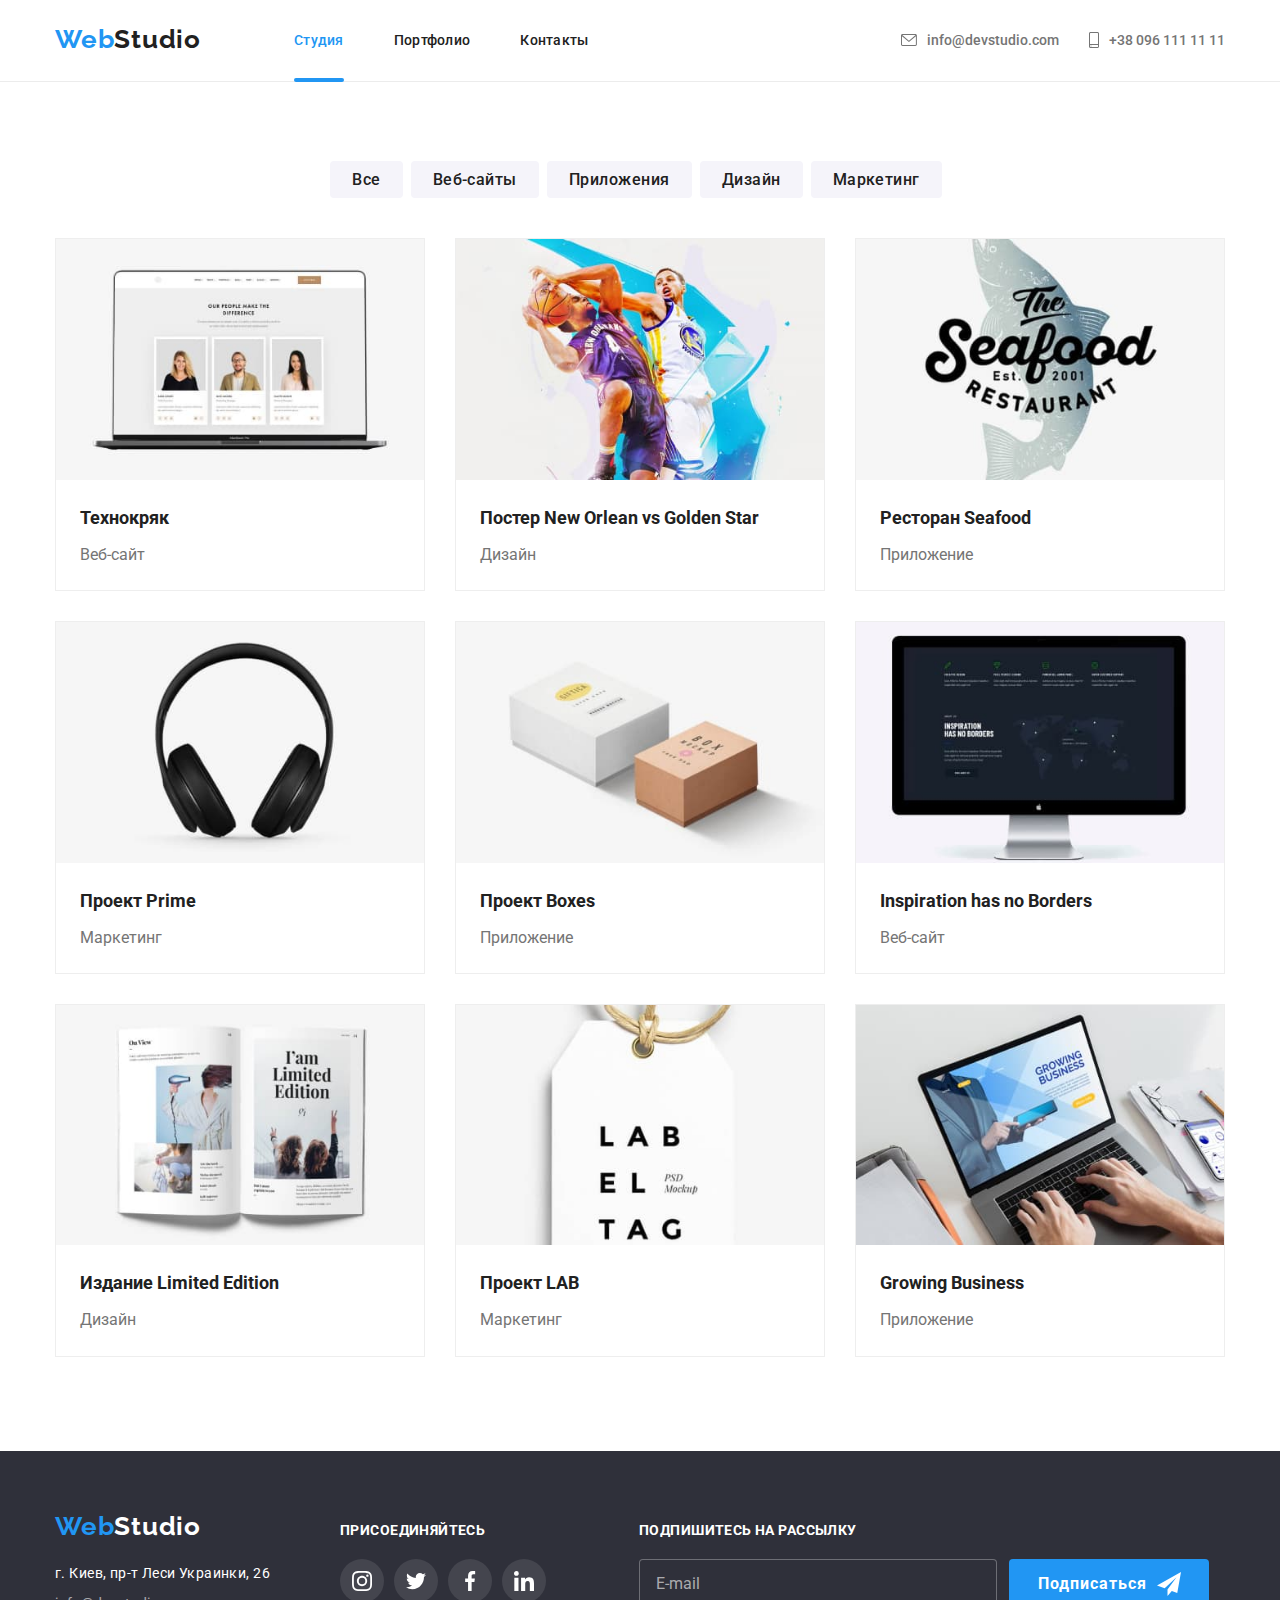
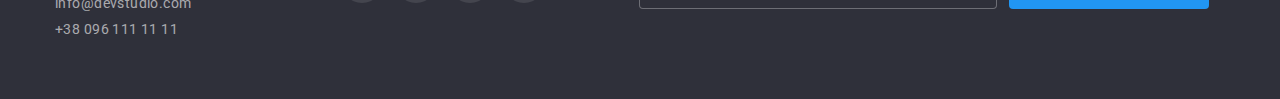
==== commit 4599b973: "Добавляет мобильное меню" ====
--- a/portfolio.html
+++ b/portfolio.html
@@ -12,30 +12,35 @@
 
 </head>
 <body>
-    <header class="page-header">
-        <div class="container container--small">
-            <div class="page-header__container">
-                <nav class="nav">
-                    <a href="./index.html" class="logo"> <span class="logo__name">Web</span>Studio</a>
-                    <ul class="nav__list">
-                        <li class="nav__item"><a href="./index.html" class="nav__link">Студия</a></li>
-                        <li class="nav__item"><a href="./portfolio.html" class="nav__link  nav__link--active">Портфолио</a></li>
-                        <li class="nav__item"><a href="#" class="nav__link">Контакты</a></li>
-                    </ul>
-                </nav>
-                <ul class="head-contacts">
-                    <li class="head-contacts__item"><a href="mailto:info@devstudio.com" class="head-contacts__link"><svg
-                                class="head-contacts__icon" width="16px" height="12px">
-                                <use href="./images/symbol-defs.svg#icon-envelope"></use>
-                            </svg>info@devstudio.com</a></li>
-                    <li class="head-contacts__item"><a href="tel:+380961111111" class="head-contacts__link"> <svg
-                                class="head-contacts__icon" width="10px" height="16px">
-                                <use href="./images/symbol-defs.svg#icon-smartphone"></use>
-                            </svg> +38 096 111 11 11</a></li>
+<header class="page-header">
+    <div class="container container--small">
+        <div class="page-header__container">
+            <nav class="nav">
+                <a href="./index.html" class="logo"> <span class="logo__name">Web</span>Studio</a>
+                <ul class="nav__list">
+                    <li class="nav__item"><a href="./index.html" class="nav__link nav__link--active">Студия</a></li>
+                    <li class="nav__item"><a href="./portfolio.html" class="nav__link">Портфолио</a></li>
+                    <li class="nav__item"><a href="#" class="nav__link">Контакты</a></li>
                 </ul>
-            </div>
+            </nav>
+            <ul class="head-contacts">
+                <li class="head-contacts__item"><a href="mailto:info@devstudio.com" class="head-contacts__link"><svg
+                            class="head-contacts__icon" width="16px" height="12px">
+                            <use href="./images/symbol-defs.svg#icon-envelope"></use>
+                        </svg>info@devstudio.com</a></li>
+                <li class="head-contacts__item"><a href="tel:+380961111111" class="head-contacts__link"> <svg
+                            class="head-contacts__icon" width="10px" height="16px">
+                            <use href="./images/symbol-defs.svg#icon-smartphone"></use>
+                        </svg> +38 096 111 11 11</a></li>
+            </ul>
+            <button class="mabile-btn mabile-btn--header js-open-menu" type="button"><svg class="mabile-btn__icon"
+                    width="24px" height="16px">
+                    <use href="./images/symbol-defs.svg#burger"></use>
+                </svg> </button>
         </div>
-    </header>
+    </div>
+
+</header>
     <main>
         <section class="container">
             <h1 class="visually-hidden">Наши проекты</h1>
@@ -221,5 +226,29 @@
         </div>
     
     </footer>
+    <div class="mobile js-menu-container">
+        <ul class="mobile-nav">
+            <li class="mobile-nav__item"><a class="mobile-nav_link" href="./index.html">Студия</a></li>
+            <li class="mobile-nav__item"><a class="mobile-nav_link" href="./portfolio.html">Портфолио</a></li>
+            <li class="mobile-nav__item"><a class="mobile-nav_link" href="#">Контакты</a></li>
+        </ul>
+        <ul class="mobile-contacts">
+            <li class="mobile-contacts__item"><a class="mobile-contacts__mail"
+                    href="mailto:info@devstudio.com">info@devstudio.com</a></li>
+            <li class="mobile-contacts__item"><a class="mobile-contacts__tel" href="tel:+380961111111">+38 096 111 11 11</a>
+            </li>
+        </ul>
+        <ul class="mobile-social">
+            <li class="mobile-social_item"><a class="mobile-social_link" href="#">Instagram</a></li>
+            <li class="mobile-social_item"><a class="mobile-social_link" href="#">Twitter</a></li>
+            <li class="mobile-social_item"><a class="mobile-social_link" href="#">Facebook</a></li>
+            <li class="mobile-social_item"><a class="mobile-social_link" href="#">LinkedIn</a></li>
+        </ul>
+        <button class="mabile-btn js-close-menu" type="button"><svg class="mabile-btn__icon" width="18.67px"
+                height="18.67px">
+                <use href="./images/symbol-defs.svg#icon-vector"></use>
+            </svg> </button>
+    </div>
+    <script src="./js/mobile-menu.js"></script>
 </body>
 </html>--- a/css/main.min.css
+++ b/css/main.min.css
@@ -1,2 +1,2 @@
-/*! modern-normalize v1.0.0 | MIT License | https://github.com/sindresorhus/modern-normalize */ul{list-style:none}a{text-decoration:none}code,kbd,samp,pre{font-family:"Open Sans", sans-serif;font-size:1em}*,*::before,*::after{-webkit-box-sizing:border-box;box-sizing:border-box}:root{-moz-tab-size:4;-o-tab-size:4;tab-size:4}html{line-height:1.15;-webkit-text-size-adjust:100%}body{margin:0;padding:0}body{font-family:system-ui,-apple-system,"Segoe UI",Roboto,Helvetica,Arial,sans-serif,"Apple Color Emoji","Segoe UI Emoji"}hr{height:0;color:inherit}abbr[title]{-webkit-text-decoration:underline dotted;text-decoration:underline dotted}b,strong{font-weight:bolder}small{font-size:80%}sub,sup{font-size:75%;line-height:0;position:relative;vertical-align:baseline}sub{bottom:-0.25em}sup{top:-0.5em}table{text-indent:0;border-color:inherit}button,input,optgroup,select,textarea{font-family:inherit;font-size:100%;line-height:1.15;margin:0}address{font-style:normal}button,select{text-transform:none}button,[type="button"],[type="reset"],[type="submit"]{-webkit-appearance:button}::-moz-focus-inner{border-style:none;padding:0}:-moz-focusring{outline:1px dotted ButtonText}:-moz-ui-invalid{box-shadow:none}legend{padding:0}progress{vertical-align:baseline}::-webkit-inner-spin-button,::-webkit-outer-spin-button{height:auto}[type="search"]{-webkit-appearance:textfield;outline-offset:-2px}::-webkit-search-decoration{-webkit-appearance:none}::-webkit-file-upload-button{-webkit-appearance:button;font:inherit}summary{display:list-item}html{-webkit-box-sizing:border-box;box-sizing:border-box}*{-webkit-box-sizing:inherit;box-sizing:inherit}:root{--blue-text: rgba(33, 150, 243, 1);--black-text: rgba(33, 33, 33, 1);--grey-text: rgba(117, 117, 117, 1);--white-text: rgba(255, 255, 255, 1);--lihtblack-text: rgba(47, 48, 58, 1);--lihtgrey-text: rgba(245, 244, 250, 1);--middlewhite-text: rgba(255, 255, 255, 0.6);--border-colorprj: #eeeeee;--backgroundlitht-color: #f5f4fa;--svg-maincolor: #afb1b8;--backgroundlitht-icon: rgba(255, 255, 255, 0.1);--backgroundblack-color: rgba(47, 48, 58, 0.8);--backdrop-color: rgba(0, 0, 0, 0.2);--time-cubic: cubic-bezier(0.4, 0, 0.2, 1);--border-color: rgba(255, 255, 255, 0.3);--border-form: rgba(33, 33, 33, 0.2);--holder-color: rgba(117, 117, 117, 0.5);--overlay-color: rgba(33, 150, 243, 0.9);--dogovor: #757575;--modal-button-sumbit: #188ce8}body{font-family:Roboto, sans-serif}ul{padding:0;margin:0}.container{margin-left:auto;margin-right:auto;max-width:480px;padding:60px 15px}@media screen and (min-width: 768px){.container{max-width:768px}}@media screen and (min-width: 1200px){.container{max-width:1200px}}.container--small{padding:0px 15px}.logo{display:inline-block;font-family:Raleway, sans-serif;font-size:24px;line-height:1.167;font-weight:700;color:var(--black-text);letter-spacing:0.03em;margin-top:16px;margin-bottom:16px}@media screen and (min-width: 768px){.logo{margin-top:26px;margin-bottom:26px}}.logo__name{color:var(--blue-text)}.logo--white{color:var(--white-text);margin:0}.page-header{border-bottom:1px solid #ececec}@media screen and (min-width: 768px){.page-header__container{display:-webkit-box;display:-ms-flexbox;display:flex;-webkit-box-align:center;-ms-flex-align:center;align-items:center}}@media screen and (min-width: 768px){.nav{display:-webkit-box;display:-ms-flexbox;display:flex;-webkit-box-align:center;-ms-flex-align:center;align-items:center}}.nav__list{display:none}@media screen and (min-width: 768px){.nav__list{display:-webkit-box;display:-ms-flexbox;display:flex}}.nav__link{display:block;margin-top:32px;margin-bottom:32px;font-size:14px;line-height:1.2;font-weight:500;color:var(--black-text);letter-spacing:0.02em;-webkit-transition:color 250ms var(--time-cubic);transition:color 250ms var(--time-cubic)}.nav__link:hover,.nav__link:focus{color:var(--blue-text);outline:none}.nav__link--active{display:block;color:var(--blue-text);font-size:14px;line-height:1.2;font-weight:500;letter-spacing:0.02em;margin-top:32px}.nav__link--active::after{position:absolute;content:"";display:block;height:4px;width:100%;border-radius:2px;background-color:var(--blue-text);left:0;bottom:-2px}.nav__item{margin-left:50px;position:relative}.nav__item:first-child{margin-left:93px}.head-contacts{display:none}@media screen and (min-width: 768px){.head-contacts{display:-webkit-box;display:-ms-flexbox;display:flex;-webkit-box-orient:vertical;-webkit-box-direction:normal;-ms-flex-direction:column;flex-direction:column;-webkit-box-align:start;-ms-flex-align:start;align-items:flex-start;margin-left:auto;margin-top:21px;margin-bottom:21px}}@media screen and (min-width: 768px){.head-contacts__item{margin-bottom:10px}.head-contacts__item:last-child{margin-bottom:0px}}.head-contacts__link{font-size:14px;line-height:1.1;font-weight:500;color:var(--grey-text);display:-webkit-box;display:-ms-flexbox;display:flex;-webkit-box-align:center;-ms-flex-align:center;align-items:center;-webkit-box-pack:center;-ms-flex-pack:center;justify-content:center;-webkit-transition:color 250ms var(--time-cubic);transition:color 250ms var(--time-cubic)}.head-contacts__link:hover,.head-contacts__link:focus{color:var(--blue-text)}.head-contacts__icon{margin-right:10px;fill:currentColor}.footer{background-color:var(--lihtblack-text)}.footer-container{padding-top:60px;padding-bottom:60px;text-align:center}@media (min-width: 768px){.adress-group{padding-right:89px;padding-left:76px;display:-webkit-box;display:-ms-flexbox;display:flex;-ms-flex-wrap:wrap;flex-wrap:wrap;-webkit-box-pack:justify;-ms-flex-pack:justify;justify-content:space-between}}.address__contacts{font-size:14px;line-height:1.1;font-weight:400;color:var(--middlewhite-text);letter-spacing:0.03em}.address__text{margin-top:20px;margin-bottom:8px;font-size:14px;line-height:1.7;font-weight:400;color:var(--white-text);letter-spacing:0.03em}.adress__item{margin-bottom:8px}.adress__item:last-child{margin-bottom:0px}.social{margin-top:60px}@media (min-width: 768px){.social{margin-top:0px}}.social__name{margin-bottom:20px;color:var(--white-text);font-size:14px;line-height:1.17;letter-spacing:0.03em;text-transform:uppercase}.social__list{display:-webkit-box;display:-ms-flexbox;display:flex;-webkit-box-align:center;-ms-flex-align:center;align-items:center;-webkit-box-pack:center;-ms-flex-pack:center;justify-content:center}.social__item{margin-right:10px}.social__item:last-child{margin-right:0px}.social__link{display:-webkit-box;display:-ms-flexbox;display:flex;width:44px;height:44px;-webkit-box-align:center;-ms-flex-align:center;align-items:center;-webkit-box-pack:center;-ms-flex-pack:center;justify-content:center;color:var(--white-text);border-radius:50px;background:var(--backgroundlitht-icon);-webkit-transition:background-color 250ms var(--time-cubic);transition:background-color 250ms var(--time-cubic)}.social__link:hover,.social__link:focus{background-color:var(--blue-text)}.social__icon{fill:currentColor}.footer-form{margin-top:60px}.subscription-form{display:-webkit-box;display:-ms-flexbox;display:flex;-webkit-box-orient:vertical;-webkit-box-direction:normal;-ms-flex-direction:column;flex-direction:column;-webkit-box-align:center;-ms-flex-align:center;align-items:center}.subscription-form__input{width:100%;border:1px solid var(--border-color);border-radius:4px;background-color:var(--lihtblack-text);padding-top:15px;padding-bottom:15px;padding-left:16px}.subscription-form__input::-webkit-input-placeholder{font-size:16px;line-height:1.25;color:var(--middlewhite-text)}.subscription-form__input:-ms-input-placeholder{font-size:16px;line-height:1.25;color:var(--middlewhite-text)}.subscription-form__input::-ms-input-placeholder{font-size:16px;line-height:1.25;color:var(--middlewhite-text)}.subscription-form__input::placeholder{font-size:16px;line-height:1.25;color:var(--middlewhite-text)}@media (min-width: 768px){.subscription-form__input{width:450px}}.subscription-form__name{font-weight:700;font-size:16px;line-height:1.88;letter-spacing:0.06em}.subscription-form__btn{display:-webkit-box;display:-ms-flexbox;display:flex;-webkit-box-align:center;-ms-flex-align:center;align-items:center;margin-top:20px;min-width:200px;background-color:var(--blue-text);border:none;border-radius:4px;padding-top:10px;padding-bottom:10px;padding-left:29px;color:var(--white-text)}.subscription-form__icon{fill:currentColor;margin-left:10px}.visually-hidden{position:absolute;width:1px;height:1px;margin:-1px;border:0;padding:0;white-space:nowrap;-webkit-clip-path:inset(100%);clip-path:inset(100%);clip:rect(0 0 0 0);overflow:hidden}.hero{text-align:center;background-image:-webkit-gradient(linear, left top, right top, from(rgba(47,48,58,0.4)), to(rgba(47,48,58,0.4))),url(../../images/mobilehero.jpg);background-image:linear-gradient(to right, rgba(47,48,58,0.4), rgba(47,48,58,0.4)),url(../../images/mobilehero.jpg);background-repeat:no-repeat;background-size:cover;background-position:center;width:100%;margin-left:auto;margin-right:auto}@media (min-device-pixel-ratio: 2), (-webkit-min-device-pixel-ratio: 2), (min-resolution: 192dpi), (min-resolution: 2dppx){.hero{background-image:-webkit-gradient(linear, left top, right top, from(rgba(47,48,58,0.4)), to(rgba(47,48,58,0.4))),url(../../images/mobileherox2.jpg);background-image:linear-gradient(to right, rgba(47,48,58,0.4), rgba(47,48,58,0.4)),url(../../images/mobileherox2.jpg)}}@media (min-width: 768px){.hero{background-image:-webkit-gradient(linear, left top, right top, from(rgba(47,48,58,0.4)), to(rgba(47,48,58,0.4))),url(../../images/tablethero.jpg);background-image:linear-gradient(to right, rgba(47,48,58,0.4), rgba(47,48,58,0.4)),url(../../images/tablethero.jpg)}}@media (min-width: 768px) and (min-device-pixel-ratio: 2), (min-width: 768px) and (-webkit-min-device-pixel-ratio: 2), (min-width: 768px) and (min-resolution: 192dpi), (min-width: 768px) and (min-resolution: 2dppx){.hero{background-image:-webkit-gradient(linear, left top, right top, from(rgba(47,48,58,0.4)), to(rgba(47,48,58,0.4))),url(../../images/tabletherox2.jpg);background-image:linear-gradient(to right, rgba(47,48,58,0.4), rgba(47,48,58,0.4)),url(../../images/tabletherox2.jpg)}}.hero__container{padding-top:118px;padding-bottom:118px}.hero__name{margin-top:0px;margin-bottom:30px;font-size:26px;line-height:1.615;font-weight:900;color:var(--white-text);letter-spacing:0.06em;text-transform:uppercase}.hero__btn{min-width:200px;display:inline-block;border:none;border-radius:4px;padding:10px 32px;font-size:16px;line-height:1.9;font-weight:700;color:var(--white-text);background-color:var(--blue-text);letter-spacing:0.06em;cursor:pointer}.advantages__icon{display:-webkit-box;display:-ms-flexbox;display:flex;background-color:var(--backgroundlitht-color);width:100%;height:120px;border-radius:4px;-webkit-box-pack:center;-ms-flex-pack:center;justify-content:center;-webkit-box-align:center;-ms-flex-align:center;align-items:center;margin-bottom:30px}@media (min-width: 768px){.advantages{display:-webkit-box;display:-ms-flexbox;display:flex;-ms-flex-wrap:wrap;flex-wrap:wrap;margin:-15px}}.advantages__item{margin-bottom:30px}.advantages__item:last-child{margin-bottom:0px}@media (min-width: 768px){.advantages__item{margin:15px;width:354px}}.advantages__name{text-align:center;margin-top:0px;margin-bottom:10px;font-size:14px;line-height:1.2;font-weight:700;color:var(--black-text);letter-spacing:0.03em}@media (min-width: 768px){.advantages__name{text-align:left}}.advantages__description{margin-top:0px;margin-bottom:0px;font-size:14px;line-height:1.7;font-weight:400;color:var(--grey-text);letter-spacing:0.03em}.exapls-section{display:none}.section-name{margin-top:0px;margin-bottom:30px;text-align:center;font-size:36px;line-height:1.2;font-weight:700;color:var(--black-text);letter-spacing:0.03em}.exampls{display:-webkit-box;display:-ms-flexbox;display:flex}.exampls__item{position:relative;margin-left:30px}.exampls__item:first-child{margin-left:0px}.exampls__img{display:block}.exampls__name{position:absolute;bottom:0px;right:0px;width:100%;margin:0;display:-webkit-box;display:-ms-flexbox;display:flex;-webkit-box-align:center;-ms-flex-align:center;align-items:center;-webkit-box-pack:center;-ms-flex-pack:center;justify-content:center;padding-top:27px;padding-bottom:27px;background-image:-webkit-gradient(linear, left top, right top, from(var(--backgroundblack-color)), to(var(--backgroundblack-color)));background-image:linear-gradient(to right, var(--backgroundblack-color), var(--backgroundblack-color));text-align:center;font-size:14px;line-height:1.14;font-weight:700;color:var(--white-text);letter-spacing:0.03em}.team{background-color:var(--backgroundlitht-color);margin-left:auto;margin-right:auto}.team__foto{width:100%}@media screen and (min-width: 768px){.team__list{display:-webkit-box;display:-ms-flexbox;display:flex;-ms-flex-wrap:wrap;flex-wrap:wrap;margin:-15px}}.team__item{border-radius:0px 0px 4px 4px;-webkit-box-shadow:0px 1px 3px rgba(0,0,0,0.12),0px 1px 1px rgba(0,0,0,0.14),0px 2px 1px rgba(0,0,0,0.2);box-shadow:0px 1px 3px rgba(0,0,0,0.12),0px 1px 1px rgba(0,0,0,0.14),0px 2px 1px rgba(0,0,0,0.2);text-align:center;background-color:var(--white-text);margin-bottom:30px}@media screen and (max-width: 767px){.team__item:last-child{margin-bottom:0px}}@media screen and (min-width: 768px){.team__item{-ms-flex-preferred-size:calc((100% - 4 * 15px) / 2);flex-basis:calc((100% - 4 * 15px) / 2);margin:15px}}.team__name{margin-top:30px;margin-bottom:10px;font-size:16px;line-height:1.2;font-weight:500;color:var(--black-text);letter-spacing:0.03em}.team__info{margin-top:0px;margin-bottom:0px;font-size:16px;line-height:1.2;font-weight:400;color:var(--grey-text);letter-spacing:0.03em}.social-network{display:-webkit-box;display:-ms-flexbox;display:flex;-webkit-box-align:center;-ms-flex-align:center;align-items:center;-webkit-box-pack:center;-ms-flex-pack:center;justify-content:center}.social-network__item{margin-top:16px;margin-right:10px;margin-bottom:24px}.social-network__item:last-child{margin-right:0px}.social-network__link{width:44px;height:44px;display:-webkit-box;display:-ms-flexbox;display:flex;-webkit-box-pack:center;-ms-flex-pack:center;justify-content:center;-webkit-box-align:center;-ms-flex-align:center;align-items:center;color:var(--svg-maincolor);-webkit-transition:background-color 250ms var(--time-cubic),border-radius 250ms var(--time-cubic),color 250ms var(--time-cubic);transition:background-color 250ms var(--time-cubic),border-radius 250ms var(--time-cubic),color 250ms var(--time-cubic)}.social-network__link:hover,.social-network__link:focus{border-radius:50px;background-color:var(--blue-text);color:var(--white-text);outline:none}.social-network__icon{fill:currentColor}.clients{display:-webkit-box;display:-ms-flexbox;display:flex;-ms-flex-wrap:wrap;flex-wrap:wrap;margin:-15px}.clients__item{margin:15px}@media (min-width: 768px){.clients__item{-ms-flex-preferred-size:calc((100% - 6 * 15px) / 3);flex-basis:calc((100% - 6 * 15px) / 3)}}.clients__link{display:-webkit-box;display:-ms-flexbox;display:flex;width:210px;height:90px;border:1px solid var(--svg-maincolor);-webkit-box-align:center;-ms-flex-align:center;align-items:center;-webkit-box-pack:center;-ms-flex-pack:center;justify-content:center;color:var(--svg-maincolor);border-radius:4px;-webkit-transition:color 250ms var(--time-cubic),border 250ms var(--time-cubic);transition:color 250ms var(--time-cubic),border 250ms var(--time-cubic)}.clients__link:hover,.clients__link:focus{color:var(--blue-text);border:1px solid var(--blue-text)}@media (min-width: 768px){.clients__link{width:226px}}.clients__icon{fill:currentColor}.backdrop{position:fixed;top:0;left:0;height:100%;width:100%;background-color:var(--backdrop-color)}.backdrop.is-hidden{opacity:0;pointer-events:none}.modal{position:absolute;top:50%;left:50%;-webkit-transform:translate(-50%, -50%);transform:translate(-50%, -50%);padding:40px;width:450px;background-color:var(--white-text);-webkit-box-shadow:0px 1px 3px rgba(0,0,0,0.12),0px 1px 1px rgba(0,0,0,0.14),0px 2px 1px rgba(0,0,0,0.2);box-shadow:0px 1px 3px rgba(0,0,0,0.12),0px 1px 1px rgba(0,0,0,0.14),0px 2px 1px rgba(0,0,0,0.2);border-radius:4px}.modal__btn{position:absolute;top:8px;right:8px;width:30px;height:30px;border:1px solid rgba(0,0,0,0.1);border-radius:50%;background-color:var(--white-text);outline:none}.modal__btn:hover,.modal__btn:focus{cursor:pointer;color:var(--blue-text)}.modal__icon{fill:currentColor}.modal__name{font-weight:700;font-size:20px;line-height:1.15;margin-top:0;margin-bottom:12px}.modal-form{width:370px}.modal-form__label{font-size:12px;line-height:1.17;font-weight:400px;letter-spacing:0.01em;color:var(--grey-text);margin-bottom:4px}.form-field{position:relative;margin-bottom:10px}.form-field__input{padding-top:12px;padding-bottom:12px;padding-left:42px;border:1px solid var(--border-form);border-radius:4px;width:100%;-webkit-transition:border-color 250ms var(--time-cubic);transition:border-color 250ms var(--time-cubic)}.form-field__input:hover,.form-field__input:focus{cursor:pointer;border-color:var(--blue-text);outline:none}.form-field__icon{position:absolute;top:50%;left:15px;-webkit-transform:translateY(-50%);transform:translateY(-50%);-webkit-transition:fill 250ms var(--time-cubic);transition:fill 250ms var(--time-cubic)}.form-field__input:hover+.form-field__icon,.form-field__input:focus+.form-field__icon{fill:var(--blue-text)}.texteria{display:-webkit-box;display:-ms-flexbox;display:flex;-webkit-box-orient:vertical;-webkit-box-direction:normal;-ms-flex-direction:column;flex-direction:column;margin-bottom:20px}.texteria__text{padding:12px 16px;border:1px solid var(--border-form);resize:none;width:100%;height:120px;border-radius:4px;-webkit-transition:border-color 250ms var(--time-cubic);transition:border-color 250ms var(--time-cubic)}.texteria__text:hover,.texteria__text:focus{cursor:pointer;outline:none;border-color:var(--blue-text)}.texteria__text:hover::-webkit-input-placeholder,.texteria__text:focus::-webkit-input-placeholder{font-size:12px;line-height:1.17;font-weight:400px;letter-spacing:0.01em;color:var(--holder-color)}.texteria__text:hover:-ms-input-placeholder,.texteria__text:focus:-ms-input-placeholder{font-size:12px;line-height:1.17;font-weight:400px;letter-spacing:0.01em;color:var(--holder-color)}.texteria__text:hover::-ms-input-placeholder,.texteria__text:focus::-ms-input-placeholder{font-size:12px;line-height:1.17;font-weight:400px;letter-spacing:0.01em;color:var(--holder-color)}.texteria__text:hover::placeholder,.texteria__text:focus::placeholder{font-size:12px;line-height:1.17;font-weight:400px;letter-spacing:0.01em;color:var(--holder-color)}.checkbox{display:-webkit-box;display:-ms-flexbox;display:flex;-webkit-box-align:center;-ms-flex-align:center;align-items:center;margin-bottom:30px}.checkbox__label{font-size:12px;line-height:1.7;font-weight:400px;letter-spacing:0.03em;color:var(--dogovor);display:-webkit-box;display:-ms-flexbox;display:flex;-webkit-box-align:center;-ms-flex-align:center;align-items:center}.checkbox__input{position:absolute;width:1px;height:1px;margin:-1px;border:0;padding:0;white-space:nowrap;-webkit-clip-path:inset(100%);clip-path:inset(100%);clip:rect(0 0 0 0);overflow:hidden}.checkbox__link{color:var(--blue-text);text-decoration:underline;margin-left:2px}.checkbox__icon{margin-right:8.38px;border:2px solid #212121;fill:var(--white-text);-webkit-transition:border-color 250ms var(--time-cubic),background-color 250ms var(--time-cubic);transition:border-color 250ms var(--time-cubic),background-color 250ms var(--time-cubic)}.checkbox__input:checked+.checkbox__icon{border-color:var(--blue-text);background-color:var(--blue-text);background-origin:border-box}.modal-form__btn{display:block;margin-left:auto;margin-right:auto;background-color:var(--blue-text);border:1px solid var(--blue-text);border-radius:4px;-webkit-box-shadow:0px 4px 4px rgba(0,0,0,0.15);box-shadow:0px 4px 4px rgba(0,0,0,0.15);padding:10px 55px;font-size:16px;line-height:1.86;font-weight:700px;letter-spacing:0.06em;color:var(--white-text)}.modal-form__btn:hover,.modal-form__btn:focus{background-color:var(--modal-button-sumbit);cursor:pointer}.filters-list{display:-webkit-box;display:-ms-flexbox;display:flex;-ms-flex-wrap:wrap;flex-wrap:wrap;margin-top:-15px}@media (min-width: 768px){.filters-list{-webkit-box-pack:center;-ms-flex-pack:center;justify-content:center;margin-bottom:40px}}.filters-list__item{margin-right:8px;margin-top:15px}.filters-list__item:last-child{margin-left:0px}@media (min-width: 768px){.filters-list__item{margin-top:0px}}.filters-list__btn{font-size:16px;line-height:1.6;font-weight:500;color:var(--black-text);background-color:var(--lihtgrey-text);letter-spacing:0.03em;border:none;border-color:var(--lihtgrey-text);border-radius:4px;padding:6px 22px;cursor:pointer;-webkit-transition:color 250ms var(--time-cubic),background-color 250ms var(--time-cubic),-webkit-box-shadow 250ms var(--time-cubic);transition:color 250ms var(--time-cubic),background-color 250ms var(--time-cubic),-webkit-box-shadow 250ms var(--time-cubic);transition:color 250ms var(--time-cubic),background-color 250ms var(--time-cubic),box-shadow 250ms var(--time-cubic);transition:color 250ms var(--time-cubic),background-color 250ms var(--time-cubic),box-shadow 250ms var(--time-cubic),-webkit-box-shadow 250ms var(--time-cubic)}.filters-list__btn:hover,.filters-list__btn:focus{color:var(--white-text);background-color:var(--blue-text);-webkit-box-shadow:0px 3px 1px rgba(0,0,0,0.1),0px 1px 2px rgba(0,0,0,0.08),0px 2px 2px rgba(0,0,0,0.12);box-shadow:0px 3px 1px rgba(0,0,0,0.1),0px 1px 2px rgba(0,0,0,0.08),0px 2px 2px rgba(0,0,0,0.12)}.product-thumb{position:relative;overflow:hidden;width:100%}.product-thumb__overlay{position:absolute;top:0;left:0;display:inline-block;width:100%;height:100%;padding:63px 24px;-webkit-transform:translateY(100%);transform:translateY(100%);background-color:var(--overlay-color);-webkit-transition:-webkit-transform 250ms var(--time-cubic);transition:-webkit-transform 250ms var(--time-cubic);transition:transform 250ms var(--time-cubic);transition:transform 250ms var(--time-cubic), -webkit-transform 250ms var(--time-cubic)}.product-thumb__description{font-weight:400;font-size:18px;line-height:1.56;letter-spacing:0.03em;color:var(--white-text);margin:0}.product-thumb:hover .product-thumb__overlay{-webkit-transform:translateY(0);transform:translateY(0)}.product-thumb__logo{display:block;width:100%}.projects{margin-top:40px}@media (min-width: 768px){.projects{display:-webkit-box;display:-ms-flexbox;display:flex;-ms-flex-wrap:wrap;flex-wrap:wrap;margin:-15px}}.projects__item{border:1px solid var(--border-colorprj);width:100%}@media (max-width: 767px){.projects__item{margin-bottom:30px;border:1px solid var(--border-colorprj)}.projects__item:last-child{margin-bottom:0px}}@media (min-width: 768px){.projects__item{margin:15px;-ms-flex-preferred-size:calc((100% - 4 * 15px) / 2);flex-basis:calc((100% - 4 * 15px) / 2)}}.projects__link{display:block;-webkit-transition:-webkit-box-shadow 250ms var(--time-cubic);transition:-webkit-box-shadow 250ms var(--time-cubic);transition:box-shadow 250ms var(--time-cubic);transition:box-shadow 250ms var(--time-cubic), -webkit-box-shadow 250ms var(--time-cubic)}.projects__link:hover,.projects__link:focus{-webkit-box-shadow:0px 1px 1px rgba(0,0,0,0.12),0px 4px 4px rgba(0,0,0,0.06),1px 4px 6px rgba(0,0,0,0.16);box-shadow:0px 1px 1px rgba(0,0,0,0.12),0px 4px 4px rgba(0,0,0,0.06),1px 4px 6px rgba(0,0,0,0.16);cursor:pointer}.projects__name{margin-top:20px;margin-bottom:4px;margin-left:24px;font-size:18px;line-height:2;font-weight:700;color:var(--black-text)}.projects__description{margin-top:0px;margin-bottom:0px;margin-left:24px;padding-bottom:20px;font-size:16px;line-height:1.9;font-weight:400;color:var(--grey-text)}
+/*! modern-normalize v1.0.0 | MIT License | https://github.com/sindresorhus/modern-normalize */ul{list-style:none}a{text-decoration:none}code,kbd,samp,pre{font-family:"Open Sans", sans-serif;font-size:1em}*,*::before,*::after{-webkit-box-sizing:border-box;box-sizing:border-box}:root{-moz-tab-size:4;-o-tab-size:4;tab-size:4}html{line-height:1.15;-webkit-text-size-adjust:100%}body{margin:0;padding:0}body{font-family:system-ui,-apple-system,"Segoe UI",Roboto,Helvetica,Arial,sans-serif,"Apple Color Emoji","Segoe UI Emoji"}hr{height:0;color:inherit}abbr[title]{-webkit-text-decoration:underline dotted;text-decoration:underline dotted}b,strong{font-weight:bolder}small{font-size:80%}sub,sup{font-size:75%;line-height:0;position:relative;vertical-align:baseline}sub{bottom:-0.25em}sup{top:-0.5em}table{text-indent:0;border-color:inherit}button,input,optgroup,select,textarea{font-family:inherit;font-size:100%;line-height:1.15;margin:0}address{font-style:normal}button,select{text-transform:none}button,[type="button"],[type="reset"],[type="submit"]{-webkit-appearance:button}::-moz-focus-inner{border-style:none;padding:0}:-moz-focusring{outline:1px dotted ButtonText}:-moz-ui-invalid{box-shadow:none}legend{padding:0}progress{vertical-align:baseline}::-webkit-inner-spin-button,::-webkit-outer-spin-button{height:auto}[type="search"]{-webkit-appearance:textfield;outline-offset:-2px}::-webkit-search-decoration{-webkit-appearance:none}::-webkit-file-upload-button{-webkit-appearance:button;font:inherit}summary{display:list-item}html{-webkit-box-sizing:border-box;box-sizing:border-box}*{-webkit-box-sizing:inherit;box-sizing:inherit}:root{--blue-text: rgba(33, 150, 243, 1);--black-text: rgba(33, 33, 33, 1);--grey-text: rgba(117, 117, 117, 1);--white-text: rgba(255, 255, 255, 1);--lihtblack-text: rgba(47, 48, 58, 1);--lihtgrey-text: rgba(245, 244, 250, 1);--middlewhite-text: rgba(255, 255, 255, 0.6);--border-colorprj: #eeeeee;--backgroundlitht-color: #f5f4fa;--svg-maincolor: #afb1b8;--backgroundlitht-icon: rgba(255, 255, 255, 0.1);--backgroundblack-color: rgba(47, 48, 58, 0.8);--backdrop-color: rgba(0, 0, 0, 0.2);--time-cubic: cubic-bezier(0.4, 0, 0.2, 1);--border-color: rgba(255, 255, 255, 0.3);--border-form: rgba(33, 33, 33, 0.2);--holder-color: rgba(117, 117, 117, 0.5);--overlay-color: rgba(33, 150, 243, 0.9);--dogovor: #757575;--modal-button-sumbit: #188ce8}body{font-family:Roboto, sans-serif}ul{padding:0;margin:0}.container{margin-left:auto;margin-right:auto;max-width:480px;padding:60px 15px}@media screen and (min-width: 768px){.container{max-width:768px}}@media screen and (min-width: 1200px){.container{max-width:1200px;padding:94px 15px}}.container--small{padding:0px 15px}.logo{display:inline-block;font-family:Raleway, sans-serif;font-size:24px;line-height:1.167;font-weight:700;color:var(--black-text);letter-spacing:0.03em;margin-top:16px;margin-bottom:16px}@media screen and (min-width: 768px){.logo{margin-top:26px;margin-bottom:26px}}@media screen and (min-width: 1200px){.logo{font-size:26px;line-height:1.2;margin-top:24px;margin-bottom:25px}}.logo__name{color:var(--blue-text)}.logo--white{color:var(--white-text);margin:0}.page-header{border-bottom:1px solid #ececec}@media screen and (min-width: 768px){.page-header__container{display:-webkit-box;display:-ms-flexbox;display:flex;-webkit-box-align:center;-ms-flex-align:center;align-items:center;position:relative}}@media screen and (min-width: 768px){.nav{display:-webkit-box;display:-ms-flexbox;display:flex;-webkit-box-align:center;-ms-flex-align:center;align-items:center}}.nav__list{display:none}@media screen and (min-width: 768px){.nav__list{display:-webkit-box;display:-ms-flexbox;display:flex}}.nav__link{display:block;margin-top:32px;margin-bottom:32px;font-size:14px;line-height:1.2;font-weight:500;color:var(--black-text);letter-spacing:0.02em;-webkit-transition:color 250ms var(--time-cubic);transition:color 250ms var(--time-cubic)}.nav__link:hover,.nav__link:focus{color:var(--blue-text);outline:none}.nav__link--active{display:block;color:var(--blue-text);font-size:14px;line-height:1.2;font-weight:500;letter-spacing:0.02em;margin-top:32px}.nav__link--active::after{position:absolute;content:"";display:block;height:4px;width:100%;border-radius:2px;background-color:var(--blue-text);left:0;bottom:-1px}.nav__item{margin-left:50px;position:relative}.nav__item:first-child{margin-left:93px}.head-contacts{display:none}@media screen and (min-width: 768px){.head-contacts{display:-webkit-box;display:-ms-flexbox;display:flex;-webkit-box-orient:vertical;-webkit-box-direction:normal;-ms-flex-direction:column;flex-direction:column;-webkit-box-align:start;-ms-flex-align:start;align-items:flex-start;margin-left:auto;margin-top:21px;margin-bottom:21px}}@media screen and (min-width: 1200px){.head-contacts{-webkit-box-orient:horizontal;-webkit-box-direction:normal;-ms-flex-direction:row;flex-direction:row;-webkit-box-align:center;-ms-flex-align:center;align-items:center;-webkit-box-pack:center;-ms-flex-pack:center;justify-content:center}}@media (min-width: 1999px) and (min-width: 768px){.head-contacts__item{margin-bottom:10px}.head-contacts__item:last-child{margin-bottom:0px}}@media screen and (min-width: 1200px){.head-contacts__item{margin-right:30px}.head-contacts__item:last-child{margin-right:0px}}.head-contacts__link{font-size:14px;line-height:1.1;font-weight:500;color:var(--grey-text);display:-webkit-box;display:-ms-flexbox;display:flex;-webkit-box-align:center;-ms-flex-align:center;align-items:center;-webkit-box-pack:center;-ms-flex-pack:center;justify-content:center;-webkit-transition:color 250ms var(--time-cubic);transition:color 250ms var(--time-cubic)}.head-contacts__link:hover,.head-contacts__link:focus{color:var(--blue-text)}.head-contacts__icon{margin-right:10px;fill:currentColor}.footer{background-color:var(--lihtblack-text)}.footer-container{padding-top:60px;padding-bottom:60px;text-align:center}@media (min-width: 1200px){.footer-container{display:-webkit-box;display:-ms-flexbox;display:flex;text-align:left}}@media (min-width: 768px){.adress-group{display:-webkit-box;display:-ms-flexbox;display:flex;-ms-flex-wrap:wrap;flex-wrap:wrap;-webkit-box-pack:justify;-ms-flex-pack:justify;justify-content:space-between}}.address__contacts{font-size:14px;line-height:1.1;font-weight:400;color:var(--middlewhite-text);letter-spacing:0.03em}.address__text{margin-top:20px;margin-bottom:8px;font-size:14px;line-height:1.7;font-weight:400;color:var(--white-text);letter-spacing:0.03em}.adress__item{margin-bottom:8px}.adress__item:last-child{margin-bottom:0px}.social{margin-top:60px}@media (min-width: 768px){.social{margin-top:0px}}@media (min-width: 1200px){.social{margin-left:70px}}.social__name{margin-bottom:20px;color:var(--white-text);font-size:14px;line-height:1.17;letter-spacing:0.03em;text-transform:uppercase}.social__list{display:-webkit-box;display:-ms-flexbox;display:flex;-webkit-box-align:center;-ms-flex-align:center;align-items:center;-webkit-box-pack:center;-ms-flex-pack:center;justify-content:center}.social__item{margin-right:10px}.social__item:last-child{margin-right:0px}.social__link{display:-webkit-box;display:-ms-flexbox;display:flex;width:44px;height:44px;-webkit-box-align:center;-ms-flex-align:center;align-items:center;-webkit-box-pack:center;-ms-flex-pack:center;justify-content:center;color:var(--white-text);border-radius:50px;background:var(--backgroundlitht-icon);-webkit-transition:background-color 250ms var(--time-cubic);transition:background-color 250ms var(--time-cubic)}.social__link:hover,.social__link:focus{background-color:var(--blue-text)}.social__icon{fill:currentColor}.footer-form{margin-top:60px}@media (min-width: 1200px){.footer-form{margin-top:0px;margin-left:93px}}.subscription-form{display:-webkit-box;display:-ms-flexbox;display:flex;-webkit-box-orient:vertical;-webkit-box-direction:normal;-ms-flex-direction:column;flex-direction:column;-webkit-box-align:center;-ms-flex-align:center;align-items:center}@media (min-width: 1200px){.subscription-form{-webkit-box-orient:horizontal;-webkit-box-direction:normal;-ms-flex-direction:row;flex-direction:row;-webkit-box-align:start;-ms-flex-align:start;align-items:flex-start}}.subscription-form__input{width:100%;border:1px solid var(--border-color);border-radius:4px;background-color:var(--lihtblack-text);padding-top:15px;padding-bottom:15px;padding-left:16px}.subscription-form__input::-webkit-input-placeholder{font-size:16px;line-height:1.25;color:var(--middlewhite-text)}.subscription-form__input:-ms-input-placeholder{font-size:16px;line-height:1.25;color:var(--middlewhite-text)}.subscription-form__input::-ms-input-placeholder{font-size:16px;line-height:1.25;color:var(--middlewhite-text)}.subscription-form__input::placeholder{font-size:16px;line-height:1.25;color:var(--middlewhite-text)}@media (min-width: 768px){.subscription-form__input{width:450px}}@media (min-width: 1200px){.subscription-form__input{width:358px}}.subscription-form__name{font-weight:700;font-size:16px;line-height:1.88;letter-spacing:0.06em}.subscription-form__btn{display:-webkit-box;display:-ms-flexbox;display:flex;-webkit-box-align:center;-ms-flex-align:center;align-items:center;margin-top:20px;min-width:200px;background-color:var(--blue-text);border:none;border-radius:4px;padding-top:10px;padding-bottom:10px;padding-left:29px;color:var(--white-text)}@media (min-width: 1200px){.subscription-form__btn{margin-left:12px;margin-top:0px}}.subscription-form__icon{fill:currentColor;margin-left:10px}.visually-hidden{position:absolute;width:1px;height:1px;margin:-1px;border:0;padding:0;white-space:nowrap;-webkit-clip-path:inset(100%);clip-path:inset(100%);clip:rect(0 0 0 0);overflow:hidden}.hero{text-align:center;background-image:-webkit-gradient(linear, left top, right top, from(rgba(47,48,58,0.4)), to(rgba(47,48,58,0.4))),url(../../images/mobilehero.jpg);background-image:linear-gradient(to right, rgba(47,48,58,0.4), rgba(47,48,58,0.4)),url(../../images/mobilehero.jpg);background-repeat:no-repeat;background-size:cover;background-position:center;width:100%;margin-left:auto;margin-right:auto}@media (min-device-pixel-ratio: 2), (-webkit-min-device-pixel-ratio: 2), (min-resolution: 192dpi), (min-resolution: 2dppx){.hero{background-image:-webkit-gradient(linear, left top, right top, from(rgba(47,48,58,0.4)), to(rgba(47,48,58,0.4))),url(../../images/mobileherox2.jpg);background-image:linear-gradient(to right, rgba(47,48,58,0.4), rgba(47,48,58,0.4)),url(../../images/mobileherox2.jpg)}}@media (min-width: 768px){.hero{background-image:-webkit-gradient(linear, left top, right top, from(rgba(47,48,58,0.4)), to(rgba(47,48,58,0.4))),url(../../images/tablethero.jpg);background-image:linear-gradient(to right, rgba(47,48,58,0.4), rgba(47,48,58,0.4)),url(../../images/tablethero.jpg)}}@media (min-width: 768px) and (min-device-pixel-ratio: 2), (min-width: 768px) and (-webkit-min-device-pixel-ratio: 2), (min-width: 768px) and (min-resolution: 192dpi), (min-width: 768px) and (min-resolution: 2dppx){.hero{background-image:-webkit-gradient(linear, left top, right top, from(rgba(47,48,58,0.4)), to(rgba(47,48,58,0.4))),url(../../images/tabletherox2.jpg);background-image:linear-gradient(to right, rgba(47,48,58,0.4), rgba(47,48,58,0.4)),url(../../images/tabletherox2.jpg)}}@media (min-width: 1200px){.hero{background-image:-webkit-gradient(linear, left top, right top, from(rgba(47,48,58,0.4)), to(rgba(47,48,58,0.4))),url(../../images/decktophero.jpg);background-image:linear-gradient(to right, rgba(47,48,58,0.4), rgba(47,48,58,0.4)),url(../../images/decktophero.jpg)}}@media (min-width: 1200px) and (min-device-pixel-ratio: 2), (min-width: 1200px) and (-webkit-min-device-pixel-ratio: 2), (min-width: 1200px) and (min-resolution: 192dpi), (min-width: 1200px) and (min-resolution: 2dppx){.hero{background-image:-webkit-gradient(linear, left top, right top, from(rgba(47,48,58,0.4)), to(rgba(47,48,58,0.4))),url(../../images/decktopherox2.jpg);background-image:linear-gradient(to right, rgba(47,48,58,0.4), rgba(47,48,58,0.4)),url(../../images/decktopherox2.jpg)}}.hero__container{padding-top:118px;padding-bottom:118px}@media (min-width: 1200px){.hero__container{padding-top:200px;padding-bottom:200px}}.hero__name{margin-top:0px;margin-bottom:30px;font-size:26px;line-height:1.615;font-weight:900;color:var(--white-text);letter-spacing:0.06em;text-transform:uppercase}@media (min-width: 1200px){.hero__name{font-size:44px;line-height:1.363}}.hero__btn{min-width:200px;display:inline-block;border:none;border-radius:4px;padding:10px 32px;font-size:16px;line-height:1.9;font-weight:700;color:var(--white-text);background-color:var(--blue-text);letter-spacing:0.06em;cursor:pointer}.advantages__icon{display:-webkit-box;display:-ms-flexbox;display:flex;background-color:var(--backgroundlitht-color);width:100%;height:120px;border-radius:4px;-webkit-box-pack:center;-ms-flex-pack:center;justify-content:center;-webkit-box-align:center;-ms-flex-align:center;align-items:center;margin-bottom:30px}@media (min-width: 768px){.advantages{display:-webkit-box;display:-ms-flexbox;display:flex;-ms-flex-wrap:wrap;flex-wrap:wrap;margin:-15px}}.advantages__item{margin-bottom:30px}.advantages__item:last-child{margin-bottom:0px}@media (min-width: 768px){.advantages__item{margin:15px;width:354px}}@media (min-width: 1200px){.advantages__item{margin:15px;width:270px}}.advantages__name{text-align:center;margin-top:0px;margin-bottom:10px;text-transform:uppercase;font-size:14px;line-height:1.2;font-weight:700;color:var(--black-text);letter-spacing:0.03em}@media (min-width: 768px){.advantages__name{text-align:left}}.advantages__description{margin-top:0px;margin-bottom:0px;font-size:14px;line-height:1.7;font-weight:400;color:var(--grey-text);letter-spacing:0.03em}@media screen and (max-width: 1199px){.exapls-section{display:none}}.section-name{margin-top:0px;margin-bottom:30px;text-align:center;font-size:36px;line-height:1.2;font-weight:700;color:var(--black-text);letter-spacing:0.03em}.exampls{display:-webkit-box;display:-ms-flexbox;display:flex}.exampls__item{position:relative;margin-left:30px}.exampls__item:first-child{margin-left:0px}.exampls__img{display:block}.exampls__name{position:absolute;bottom:0px;right:0px;width:100%;margin:0;display:-webkit-box;display:-ms-flexbox;display:flex;-webkit-box-align:center;-ms-flex-align:center;align-items:center;-webkit-box-pack:center;-ms-flex-pack:center;justify-content:center;padding-top:27px;padding-bottom:27px;background-image:-webkit-gradient(linear, left top, right top, from(var(--backgroundblack-color)), to(var(--backgroundblack-color)));background-image:linear-gradient(to right, var(--backgroundblack-color), var(--backgroundblack-color));text-align:center;font-size:14px;line-height:1.14;font-weight:700;color:var(--white-text);letter-spacing:0.03em}.team{background-color:var(--backgroundlitht-color);margin-left:auto;margin-right:auto}.team__foto{width:100%}@media screen and (min-width: 768px){.team__list{display:-webkit-box;display:-ms-flexbox;display:flex;-ms-flex-wrap:wrap;flex-wrap:wrap;margin:-15px}}.team__item{border-radius:0px 0px 4px 4px;-webkit-box-shadow:0px 1px 3px rgba(0,0,0,0.12),0px 1px 1px rgba(0,0,0,0.14),0px 2px 1px rgba(0,0,0,0.2);box-shadow:0px 1px 3px rgba(0,0,0,0.12),0px 1px 1px rgba(0,0,0,0.14),0px 2px 1px rgba(0,0,0,0.2);text-align:center;background-color:var(--white-text);margin-bottom:30px}@media screen and (max-width: 767px){.team__item:last-child{margin-bottom:0px}}@media screen and (min-width: 768px){.team__item{-ms-flex-preferred-size:calc((100% - 4 * 15px) / 2);flex-basis:calc((100% - 4 * 15px) / 2);margin:15px}}@media screen and (min-width: 1200px){.team__item{-ms-flex-preferred-size:calc((100% - 8 * 15px) / 4);flex-basis:calc((100% - 8 * 15px) / 4);margin:15px}}.team__name{margin-top:30px;margin-bottom:10px;font-size:16px;line-height:1.2;font-weight:500;color:var(--black-text);letter-spacing:0.03em}.team__info{margin-top:0px;margin-bottom:0px;font-size:16px;line-height:1.2;font-weight:400;color:var(--grey-text);letter-spacing:0.03em}.social-network{display:-webkit-box;display:-ms-flexbox;display:flex;-webkit-box-align:center;-ms-flex-align:center;align-items:center;-webkit-box-pack:center;-ms-flex-pack:center;justify-content:center}.social-network__item{margin-top:16px;margin-right:10px;margin-bottom:24px}.social-network__item:last-child{margin-right:0px}.social-network__link{width:44px;height:44px;display:-webkit-box;display:-ms-flexbox;display:flex;-webkit-box-pack:center;-ms-flex-pack:center;justify-content:center;-webkit-box-align:center;-ms-flex-align:center;align-items:center;color:var(--svg-maincolor);-webkit-transition:background-color 250ms var(--time-cubic),border-radius 250ms var(--time-cubic),color 250ms var(--time-cubic);transition:background-color 250ms var(--time-cubic),border-radius 250ms var(--time-cubic),color 250ms var(--time-cubic)}.social-network__link:hover,.social-network__link:focus{border-radius:50px;background-color:var(--blue-text);color:var(--white-text);outline:none}.social-network__icon{fill:currentColor}.clients{display:-webkit-box;display:-ms-flexbox;display:flex;-ms-flex-wrap:wrap;flex-wrap:wrap;margin:-15px}.clients__item{margin:15px}@media (min-width: 768px){.clients__item{-ms-flex-preferred-size:calc((100% - 6 * 15px) / 3);flex-basis:calc((100% - 6 * 15px) / 3)}}@media (min-width: 1200px){.clients__item{-ms-flex-preferred-size:calc((100% - 12 * 15px) / 6);flex-basis:calc((100% - 12 * 15px) / 6)}}.clients__link{display:-webkit-box;display:-ms-flexbox;display:flex;width:210px;height:90px;border:1px solid var(--svg-maincolor);-webkit-box-align:center;-ms-flex-align:center;align-items:center;-webkit-box-pack:center;-ms-flex-pack:center;justify-content:center;color:var(--svg-maincolor);border-radius:4px;-webkit-transition:color 250ms var(--time-cubic),border 250ms var(--time-cubic);transition:color 250ms var(--time-cubic),border 250ms var(--time-cubic)}.clients__link:hover,.clients__link:focus{color:var(--blue-text);border:1px solid var(--blue-text)}@media (min-width: 768px){.clients__link{width:226px}}@media (min-width: 1200px){.clients__link{width:170px}}.clients__icon{fill:currentColor}.backdrop{position:fixed;top:0;left:0;height:100%;width:100%;background-color:var(--backdrop-color)}.backdrop.is-hidden{opacity:0;pointer-events:none}.modal{position:absolute;top:50%;left:50%;-webkit-transform:translate(-50%, -50%);transform:translate(-50%, -50%);padding:40px;width:450px;background-color:var(--white-text);-webkit-box-shadow:0px 1px 3px rgba(0,0,0,0.12),0px 1px 1px rgba(0,0,0,0.14),0px 2px 1px rgba(0,0,0,0.2);box-shadow:0px 1px 3px rgba(0,0,0,0.12),0px 1px 1px rgba(0,0,0,0.14),0px 2px 1px rgba(0,0,0,0.2);border-radius:4px}@media (min-width: 1200px){.modal{width:528px}}.modal__btn{position:absolute;top:8px;right:8px;width:30px;height:30px;border:1px solid rgba(0,0,0,0.1);border-radius:50%;background-color:var(--white-text);outline:none}.modal__btn:hover,.modal__btn:focus{cursor:pointer;color:var(--blue-text)}.modal__icon{fill:currentColor}.modal__name{font-weight:700;font-size:20px;line-height:1.15;margin-top:0;margin-bottom:12px}.modal-form{width:370px}@media (min-width: 1200px){.modal-form{width:448px}}.modal-form__label{font-size:12px;line-height:1.17;font-weight:400px;letter-spacing:0.01em;color:var(--grey-text);margin-bottom:4px}.form-field{position:relative;margin-bottom:10px}.form-field__input{padding-top:12px;padding-bottom:12px;padding-left:42px;border:1px solid var(--border-form);border-radius:4px;width:100%;-webkit-transition:border-color 250ms var(--time-cubic);transition:border-color 250ms var(--time-cubic)}.form-field__input:hover,.form-field__input:focus{cursor:pointer;border-color:var(--blue-text);outline:none}.form-field__icon{position:absolute;top:50%;left:15px;-webkit-transform:translateY(-50%);transform:translateY(-50%);-webkit-transition:fill 250ms var(--time-cubic);transition:fill 250ms var(--time-cubic)}.form-field__input:hover+.form-field__icon,.form-field__input:focus+.form-field__icon{fill:var(--blue-text)}.texteria{display:-webkit-box;display:-ms-flexbox;display:flex;-webkit-box-orient:vertical;-webkit-box-direction:normal;-ms-flex-direction:column;flex-direction:column;margin-bottom:20px}.texteria__text{padding:12px 16px;border:1px solid var(--border-form);resize:none;width:100%;height:120px;border-radius:4px;-webkit-transition:border-color 250ms var(--time-cubic);transition:border-color 250ms var(--time-cubic)}.texteria__text:hover,.texteria__text:focus{cursor:pointer;outline:none;border-color:var(--blue-text)}.texteria__text:hover::-webkit-input-placeholder,.texteria__text:focus::-webkit-input-placeholder{font-size:12px;line-height:1.17;font-weight:400px;letter-spacing:0.01em;color:var(--holder-color)}.texteria__text:hover:-ms-input-placeholder,.texteria__text:focus:-ms-input-placeholder{font-size:12px;line-height:1.17;font-weight:400px;letter-spacing:0.01em;color:var(--holder-color)}.texteria__text:hover::-ms-input-placeholder,.texteria__text:focus::-ms-input-placeholder{font-size:12px;line-height:1.17;font-weight:400px;letter-spacing:0.01em;color:var(--holder-color)}.texteria__text:hover::placeholder,.texteria__text:focus::placeholder{font-size:12px;line-height:1.17;font-weight:400px;letter-spacing:0.01em;color:var(--holder-color)}.checkbox{display:-webkit-box;display:-ms-flexbox;display:flex;-webkit-box-align:center;-ms-flex-align:center;align-items:center;margin-bottom:30px}.checkbox__label{font-size:12px;line-height:1.7;font-weight:400px;letter-spacing:0.03em;color:var(--dogovor);display:-webkit-box;display:-ms-flexbox;display:flex;-webkit-box-align:center;-ms-flex-align:center;align-items:center}@media (min-width: 1200px){.checkbox__label{font-size:14px;line-height:1.7}}.checkbox__input{position:absolute;width:1px;height:1px;margin:-1px;border:0;padding:0;white-space:nowrap;-webkit-clip-path:inset(100%);clip-path:inset(100%);clip:rect(0 0 0 0);overflow:hidden}.checkbox__link{color:var(--blue-text);text-decoration:underline;margin-left:2px}.checkbox__icon{margin-right:8.38px;border:2px solid #212121;fill:var(--white-text);-webkit-transition:border-color 250ms var(--time-cubic),background-color 250ms var(--time-cubic);transition:border-color 250ms var(--time-cubic),background-color 250ms var(--time-cubic)}.checkbox__input:checked+.checkbox__icon{border-color:var(--blue-text);background-color:var(--blue-text);background-origin:border-box}.modal-form__btn{display:block;margin-left:auto;margin-right:auto;background-color:var(--blue-text);border:1px solid var(--blue-text);border-radius:4px;-webkit-box-shadow:0px 4px 4px rgba(0,0,0,0.15);box-shadow:0px 4px 4px rgba(0,0,0,0.15);padding:10px 55px;font-size:16px;line-height:1.86;font-weight:700px;letter-spacing:0.06em;color:var(--white-text)}.modal-form__btn:hover,.modal-form__btn:focus{background-color:var(--modal-button-sumbit);cursor:pointer}.filters-list{display:-webkit-box;display:-ms-flexbox;display:flex;-ms-flex-wrap:wrap;flex-wrap:wrap;margin-top:-15px}@media (min-width: 768px){.filters-list{-webkit-box-pack:center;-ms-flex-pack:center;justify-content:center;margin-bottom:40px}}.filters-list__item{margin-right:8px;margin-top:15px}.filters-list__item:last-child{margin-left:0px}@media (min-width: 768px){.filters-list__item{margin-top:0px}}.filters-list__btn{font-size:16px;line-height:1.6;font-weight:500;color:var(--black-text);background-color:var(--lihtgrey-text);letter-spacing:0.03em;border:none;border-color:var(--lihtgrey-text);border-radius:4px;padding:6px 22px;cursor:pointer;-webkit-transition:color 250ms var(--time-cubic),background-color 250ms var(--time-cubic),-webkit-box-shadow 250ms var(--time-cubic);transition:color 250ms var(--time-cubic),background-color 250ms var(--time-cubic),-webkit-box-shadow 250ms var(--time-cubic);transition:color 250ms var(--time-cubic),background-color 250ms var(--time-cubic),box-shadow 250ms var(--time-cubic);transition:color 250ms var(--time-cubic),background-color 250ms var(--time-cubic),box-shadow 250ms var(--time-cubic),-webkit-box-shadow 250ms var(--time-cubic)}.filters-list__btn:hover,.filters-list__btn:focus{color:var(--white-text);background-color:var(--blue-text);-webkit-box-shadow:0px 3px 1px rgba(0,0,0,0.1),0px 1px 2px rgba(0,0,0,0.08),0px 2px 2px rgba(0,0,0,0.12);box-shadow:0px 3px 1px rgba(0,0,0,0.1),0px 1px 2px rgba(0,0,0,0.08),0px 2px 2px rgba(0,0,0,0.12)}.product-thumb{position:relative;overflow:hidden;width:100%}.product-thumb__overlay{position:absolute;top:0;left:0;display:inline-block;width:100%;height:100%;padding:63px 24px;-webkit-transform:translateY(101%);transform:translateY(101%);background-color:var(--overlay-color);-webkit-transition:-webkit-transform 250ms var(--time-cubic);transition:-webkit-transform 250ms var(--time-cubic);transition:transform 250ms var(--time-cubic);transition:transform 250ms var(--time-cubic), -webkit-transform 250ms var(--time-cubic)}.product-thumb__description{font-weight:400;font-size:18px;line-height:1.56;letter-spacing:0.03em;color:var(--white-text);margin:0}.product-thumb:hover .product-thumb__overlay{-webkit-transform:translateY(0);transform:translateY(0)}.product-thumb__logo{display:block;width:100%}.projects{margin-top:40px}@media (min-width: 768px){.projects{display:-webkit-box;display:-ms-flexbox;display:flex;-ms-flex-wrap:wrap;flex-wrap:wrap;margin:-15px}}.projects__item{border:1px solid var(--border-colorprj);width:100%}@media (max-width: 767px){.projects__item{margin-bottom:30px;border:1px solid var(--border-colorprj)}.projects__item:last-child{margin-bottom:0px}}@media (min-width: 768px){.projects__item{margin:15px;-ms-flex-preferred-size:calc((100% - 4 * 15px) / 2);flex-basis:calc((100% - 4 * 15px) / 2)}}@media (min-width: 1200px){.projects__item{margin:15px;-ms-flex-preferred-size:calc((100% - 6 * 15px) / 3);flex-basis:calc((100% - 6 * 15px) / 3)}}.projects__link{display:block;-webkit-transition:-webkit-box-shadow 250ms var(--time-cubic);transition:-webkit-box-shadow 250ms var(--time-cubic);transition:box-shadow 250ms var(--time-cubic);transition:box-shadow 250ms var(--time-cubic), -webkit-box-shadow 250ms var(--time-cubic)}.projects__link:hover,.projects__link:focus{-webkit-box-shadow:0px 1px 1px rgba(0,0,0,0.12),0px 4px 4px rgba(0,0,0,0.06),1px 4px 6px rgba(0,0,0,0.16);box-shadow:0px 1px 1px rgba(0,0,0,0.12),0px 4px 4px rgba(0,0,0,0.06),1px 4px 6px rgba(0,0,0,0.16);cursor:pointer}.projects__name{margin-top:20px;margin-bottom:4px;margin-left:24px;font-size:18px;line-height:2;font-weight:700;color:var(--black-text)}.projects__description{margin-top:0px;margin-bottom:20px;margin-left:24px;font-size:16px;line-height:1.9;font-weight:400;color:var(--grey-text)}.mobile{position:absolute;top:0;left:0;-webkit-transform:translateX(100%);transform:translateX(100%);display:none;width:100%;padding-top:48px;padding-right:83px;padding-bottom:48px;padding-left:40px;background-color:var(--white-text);-webkit-transition:-webkit-transform 250ms var(--time-cubic);transition:-webkit-transform 250ms var(--time-cubic);transition:transform 250ms var(--time-cubic);transition:transform 250ms var(--time-cubic), -webkit-transform 250ms var(--time-cubic)}@media (max-width: 767px){.mobile{display:none}}.is-open{-webkit-transform:translateX(0);transform:translateX(0);display:block}.mobile-nav__item{margin-bottom:32px}.mobile-nav__item:last-child{margin-bottom:0px}.mobile-nav_link{font-weight:500;font-size:40px;line-height:1.175;color:var(--black-text);letter-spacing:0.02em}.mobile-nav_link:hover,.mobile-nav_link:focus{color:var(--blue-text)}.mobile-contacts{margin-top:302px}.mobile-contacts__item{margin-bottom:32px}.mobile-contacts__item:last-child{margin-bottom:0px}.mobile-contacts__mail{font-weight:500;font-size:34px;line-height:1.176;color:var(--blue-text);letter-spacing:0.02em}.mobile-contacts__tel{font-weight:500;font-size:24px;line-height:1.167;color:var(--grey-text);letter-spacing:0.02em}.mobile-social{display:-webkit-box;display:-ms-flexbox;display:flex;margin-top:64px}.mobile-social_item{border-right:1px solid rgba(33,33,33,0.2);padding-right:10px;margin-right:10px}.mobile-social_item:last-child{border-right:none;padding-right:0;margin-right:0}.mobile-social_link{font-weight:500;font-size:18px;line-height:1.222;color:var(--blue-text);letter-spacing:0.02em}.mabile-btn{position:absolute;top:21px;right:25.33px;border:none;background-color:inherit}.mabile-btn:hover,.mabile-btn:focus{color:var(--blue-text)}@media (min-width: 768px){.mabile-btn{display:none}}.mabile-btn__icon{fill:currentColor}.mabile-btn--header{top:22px;right:22px}
 /*# sourceMappingURL=main.min.css.map */